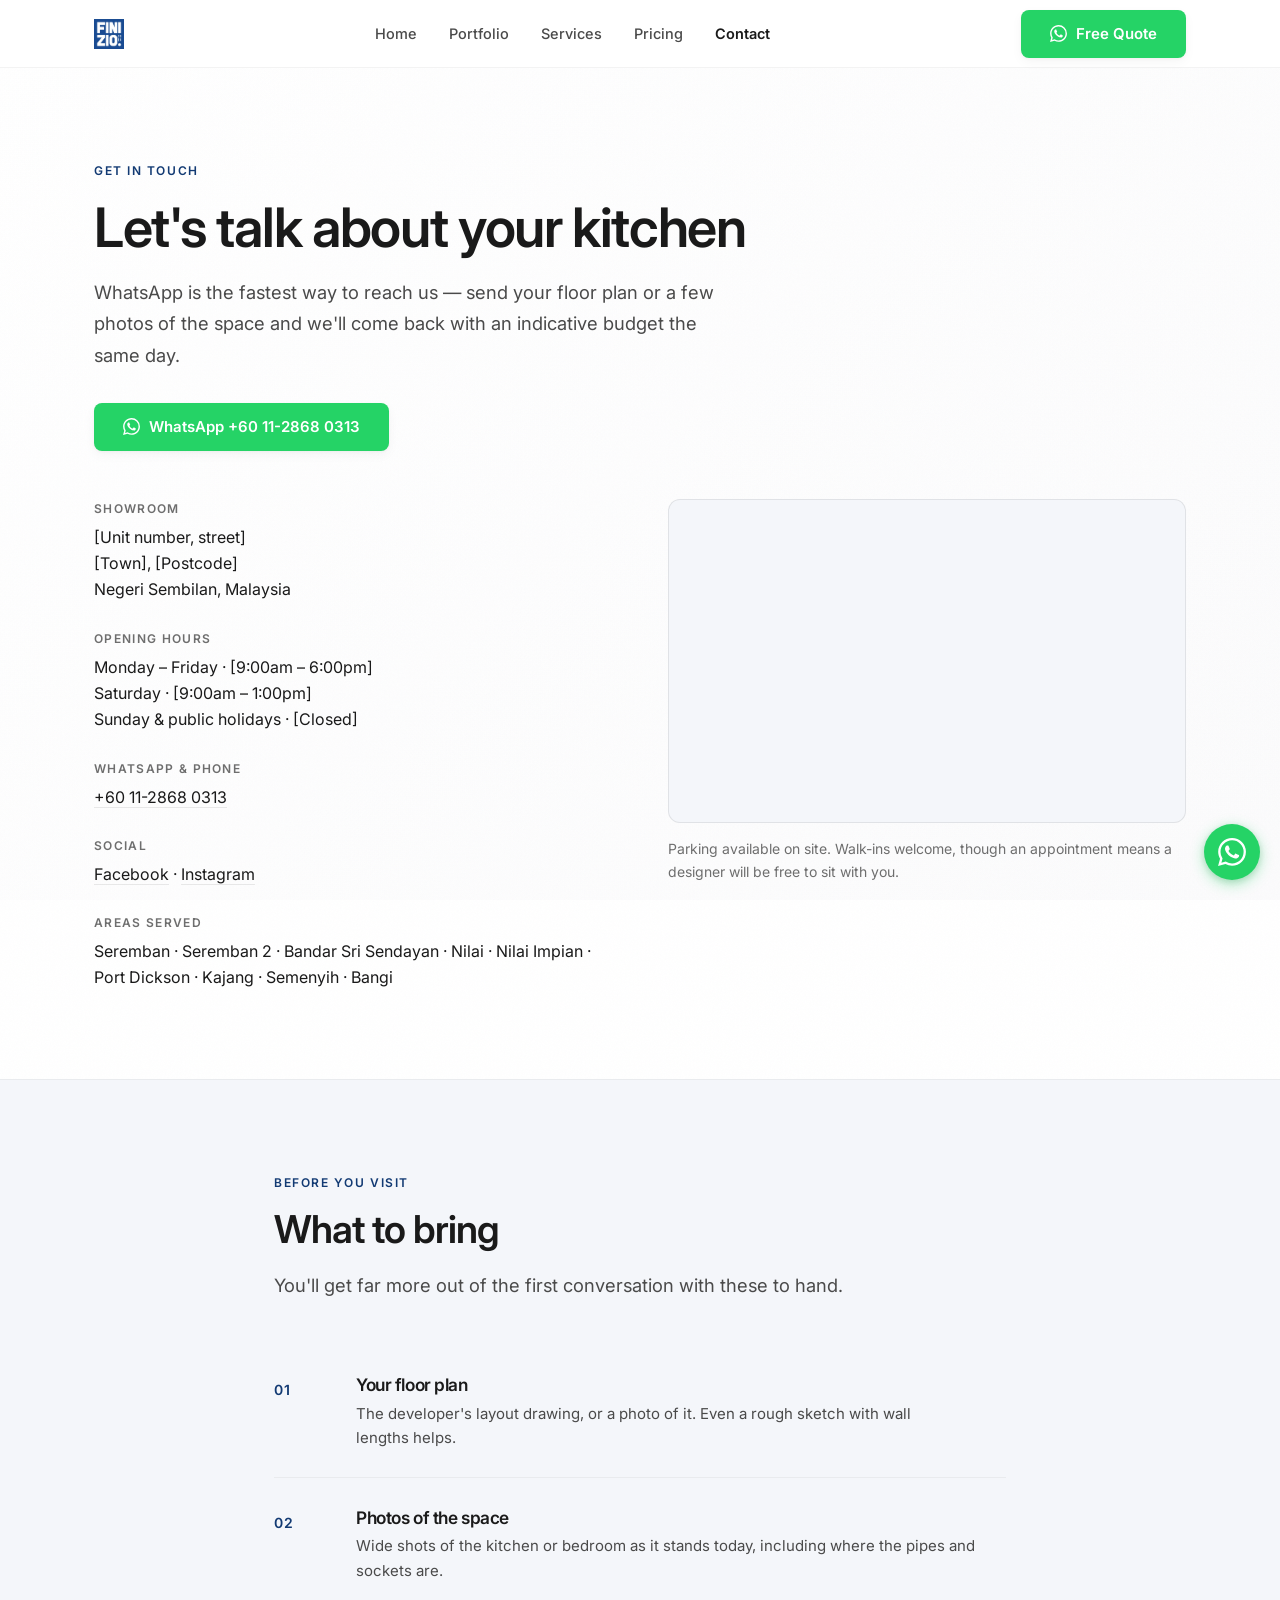
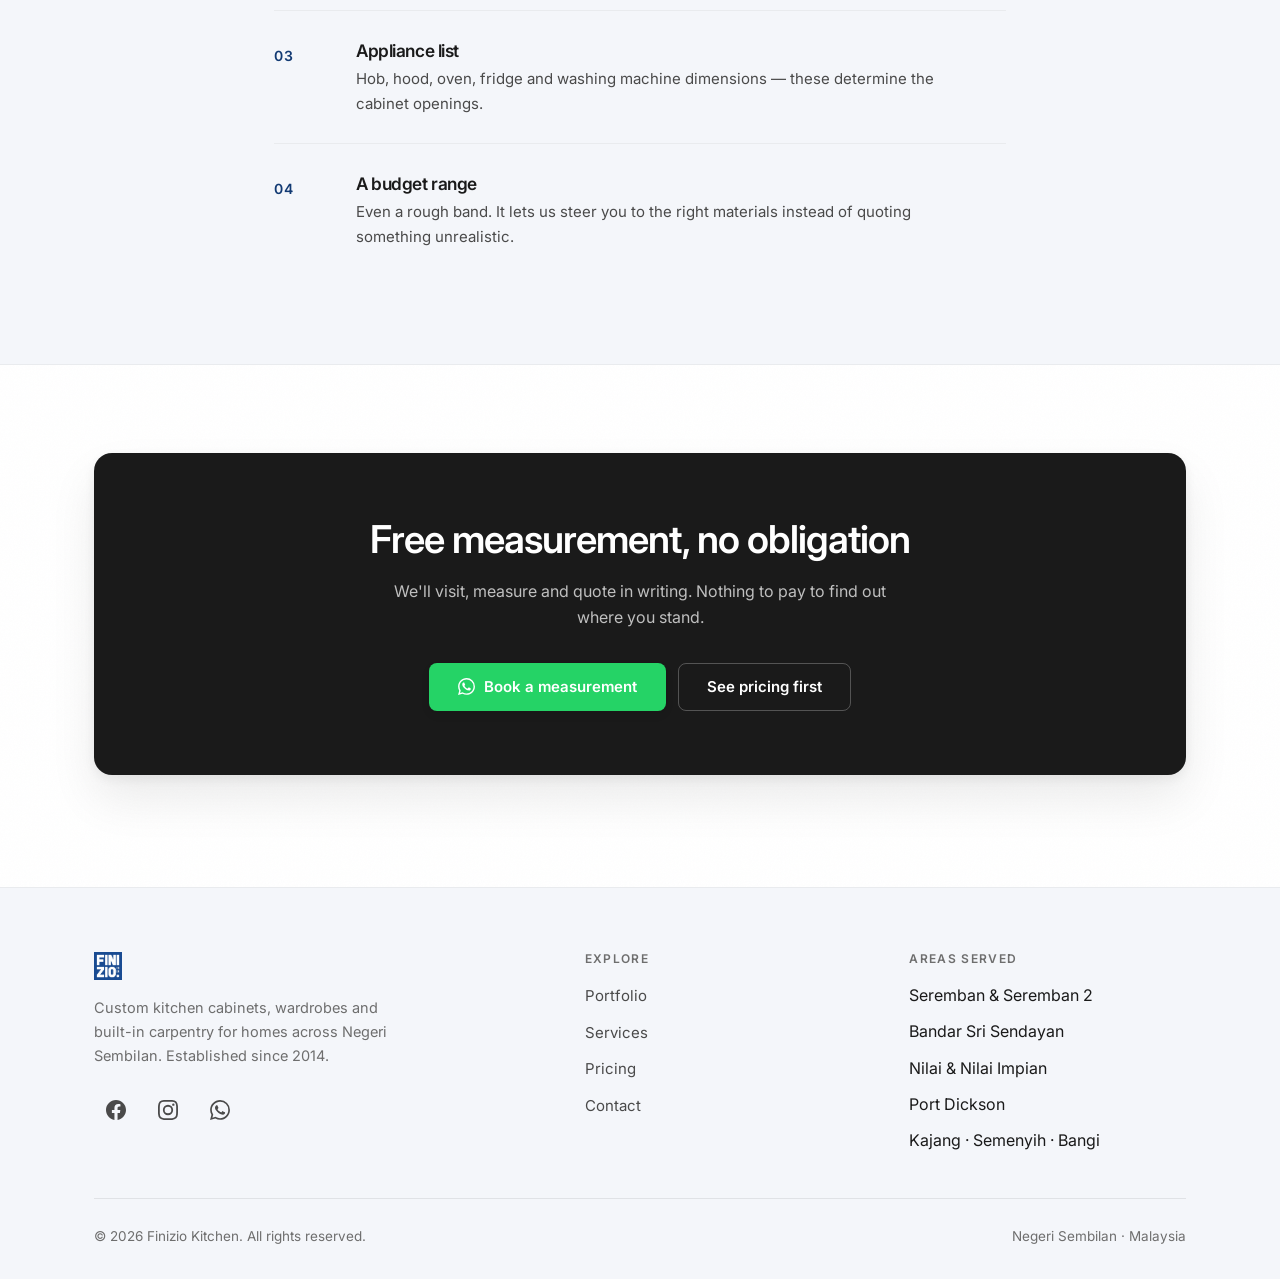
==== contact.html @ 6b5cc5f2 "Build five-page site: home, portfolio, services, pricing, contact Expands the single landing page in" ====
<!DOCTYPE html>
<!--
  ════════════════════════════════════════════════════════════
  FINIZIO — Contact
  Replace every [BRACKETED] placeholder before going live.
  Photos go in /assets/projects/ — see that folder's README.
  ════════════════════════════════════════════════════════════
-->
<html lang="en">
<head>
  <meta charset="UTF-8" />
  <meta name="viewport" content="width=device-width, initial-scale=1.0" />

  <title>Contact Finizio Kitchen — Showroom &amp; Free Quotation, Negeri Sembilan</title>
  <meta name="description" content="Visit the Finizio showroom or message us on WhatsApp for a free kitchen cabinet measurement and quotation in Negeri Sembilan." />
  <link rel="canonical" href="https://finizio.com.my/contact.html" />

  <meta property="og:type" content="website" />
  <meta property="og:url" content="https://finizio.com.my/contact.html" />
  <meta property="og:title" content="Contact Finizio Kitchen — Showroom &amp; Free Quotation, Negeri Sembilan" />
  <meta property="og:description" content="Visit the Finizio showroom or message us on WhatsApp for a free kitchen cabinet measurement and quotation in Negeri Sembilan." />
  <meta property="og:image" content="https://finizio.com.my/assets/finizio-logo.png" />
  <meta name="twitter:card" content="summary_large_image" />

  <link rel="icon" type="image/png" href="/assets/finizio-logo.png" />

  <link rel="preconnect" href="https://fonts.googleapis.com" />
  <link rel="preconnect" href="https://fonts.gstatic.com" crossorigin />
  <link rel="stylesheet" href="https://fonts.googleapis.com/css2?family=Inter:wght@400;500;600&display=swap" />
  <link rel="stylesheet" href="/assets/css/site.css" />
</head>

<body>
  <a class="skip-link" href="#main">Skip to content</a>

  <!-- ═══ Icon sprite (referenced with <use>) ═══════════════ -->
  <svg width="0" height="0" style="position:absolute" aria-hidden="true" focusable="false">
    <symbol id="i-wa" viewBox="0 0 24 24"><path d="M17.472 14.382c-.297-.149-1.758-.867-2.03-.967-.273-.099-.471-.148-.67.15-.197.297-.767.966-.94 1.164-.173.199-.347.223-.644.075-.297-.15-1.255-.463-2.39-1.475-.883-.788-1.48-1.761-1.653-2.059-.173-.297-.018-.458.13-.606.134-.133.298-.347.446-.52.149-.174.198-.298.298-.497.099-.198.05-.371-.025-.52-.075-.149-.669-1.612-.916-2.207-.242-.579-.487-.5-.669-.51-.173-.008-.371-.01-.57-.01-.198 0-.52.074-.792.372-.272.297-1.04 1.016-1.04 2.479 0 1.462 1.065 2.875 1.213 3.074.149.198 2.096 3.2 5.077 4.487.709.306 1.262.489 1.694.625.712.227 1.36.195 1.871.118.571-.085 1.758-.719 2.006-1.413.248-.694.248-1.289.173-1.413-.074-.124-.272-.198-.57-.347m-5.421 7.403h-.004a9.87 9.87 0 01-5.031-1.378l-.361-.214-3.741.982.998-3.648-.235-.374a9.86 9.86 0 01-1.51-5.26c.001-5.45 4.436-9.884 9.888-9.884 2.64 0 5.122 1.03 6.988 2.898a9.825 9.825 0 012.893 6.994c-.003 5.45-4.437 9.884-9.885 9.884m8.413-18.297A11.815 11.815 0 0012.05 0C5.495 0 .16 5.335.157 11.892c0 2.096.547 4.142 1.588 5.945L.057 24l6.305-1.654a11.882 11.882 0 005.683 1.448h.005c6.554 0 11.89-5.335 11.893-11.893a11.821 11.821 0 00-3.48-8.413z"/></symbol>
    <symbol id="i-fb" viewBox="0 0 24 24"><path d="M24 12.073c0-6.627-5.373-12-12-12s-12 5.373-12 12c0 5.99 4.388 10.954 10.125 11.854v-8.385H7.078v-3.47h3.047V9.43c0-3.007 1.792-4.669 4.533-4.669 1.312 0 2.686.235 2.686.235v2.953H15.83c-1.491 0-1.956.925-1.956 1.874v2.25h3.328l-.532 3.47h-2.796v8.385C19.612 23.027 24 18.062 24 12.073z"/></symbol>
    <symbol id="i-ig" viewBox="0 0 24 24"><path d="M12 2.163c3.204 0 3.584.012 4.85.07 3.252.148 4.771 1.691 4.919 4.919.058 1.265.069 1.645.069 4.849 0 3.205-.012 3.584-.069 4.849-.149 3.225-1.664 4.771-4.919 4.919-1.266.058-1.644.07-4.85.07-3.204 0-3.584-.012-4.849-.07-3.26-.149-4.771-1.699-4.919-4.92-.058-1.265-.07-1.644-.07-4.849 0-3.204.013-3.583.07-4.849.149-3.227 1.664-4.771 4.919-4.919 1.266-.057 1.645-.069 4.849-.069zM12 0C8.741 0 8.333.014 7.053.072 2.695.272.273 2.69.073 7.052.014 8.333 0 8.741 0 12c0 3.259.014 3.668.072 4.948.2 4.358 2.618 6.78 6.98 6.98C8.333 23.986 8.741 24 12 24c3.259 0 3.668-.014 4.948-.072 4.354-.2 6.782-2.618 6.979-6.98.059-1.28.073-1.689.073-4.948 0-3.259-.014-3.667-.072-4.947-.196-4.354-2.617-6.78-6.979-6.98C15.668.014 15.259 0 12 0zm0 5.838a6.162 6.162 0 100 12.324 6.162 6.162 0 000-12.324zM12 16a4 4 0 110-8 4 4 0 010 8zm6.406-11.845a1.44 1.44 0 100 2.881 1.44 1.44 0 000-2.881z"/></symbol>
  </svg>

  <!-- ═══ Header ═══════════════════════════════════════════ -->
  <header class="site-header">
    <div class="container">
      <a class="brand" href="/" aria-label="Finizio Kitchen — home">
        <img src="/assets/finizio-logo.png" alt="Finizio Kitchen" width="120" height="30" />
      </a>

      <nav class="nav" id="primary-nav" aria-label="Primary">
        <a href="/">Home</a>
        <a href="/portfolio.html">Portfolio</a>
        <a href="/services.html">Services</a>
        <a href="/pricing.html">Pricing</a>
        <a href="/contact.html" aria-current="page">Contact</a>
      </nav>

      <a class="btn btn--whatsapp header-cta"
         href="https://wa.me/601128680313?text=Hi%20Finizio%2C%20I%27d%20like%20a%20free%20quote%20for%20my%20kitchen."
         target="_blank" rel="noopener noreferrer">
        <svg aria-hidden="true"><use href="#i-wa"/></svg> Free Quote
      </a>

      <button class="nav-toggle" type="button" aria-expanded="false"
              aria-controls="primary-nav" aria-label="Toggle menu">
        <svg class="icon-open" viewBox="0 0 24 24" fill="none" stroke="currentColor" stroke-width="2" stroke-linecap="round" aria-hidden="true"><line x1="3" y1="7" x2="21" y2="7"/><line x1="3" y1="12" x2="21" y2="12"/><line x1="3" y1="17" x2="21" y2="17"/></svg>
        <svg class="icon-close" viewBox="0 0 24 24" fill="none" stroke="currentColor" stroke-width="2" stroke-linecap="round" aria-hidden="true"><line x1="5" y1="5" x2="19" y2="19"/><line x1="19" y1="5" x2="5" y2="19"/></svg>
      </button>
    </div>
  </header>

  <main id="main">

    <section class="section">
      <div class="container">
        <div class="section-head">
          <span class="eyebrow">Get in touch</span>
          <h1>Let's talk about your kitchen</h1>
          <p class="lede">
            WhatsApp is the fastest way to reach us — send your floor plan or a few
            photos of the space and we'll come back with an indicative budget the
            same day.
          </p>
          <div class="btn-row">
            <a class="btn btn--whatsapp" href="https://wa.me/601128680313?text=Hi%20Finizio%2C%20I%27d%20like%20a%20free%20quote." target="_blank" rel="noopener noreferrer">
              <svg aria-hidden="true"><use href="#i-wa"/></svg> WhatsApp +60 11-2868 0313
            </a>
          </div>
        </div>

        <div class="contact-grid">

          <div>
            <dl class="detail-list">
              <div>
                <dt>Showroom</dt>
                <dd>
                  <!-- TODO: real showroom address -->
                  [Unit number, street]<br />
                  [Town], [Postcode]<br />
                  Negeri Sembilan, Malaysia
                </dd>
              </div>
              <div>
                <dt>Opening hours</dt>
                <dd>
                  <!-- TODO: real opening hours -->
                  Monday – Friday · [9:00am – 6:00pm]<br />
                  Saturday · [9:00am – 1:00pm]<br />
                  Sunday &amp; public holidays · [Closed]
                </dd>
              </div>
              <div>
                <dt>WhatsApp &amp; phone</dt>
                <dd><a href="https://wa.me/601128680313" target="_blank" rel="noopener noreferrer">+60 11-2868 0313</a></dd>
              </div>
              <div>
                <dt>Social</dt>
                <dd>
                  <a href="https://www.facebook.com/finiziokitchenwardrobe" target="_blank" rel="noopener noreferrer">Facebook</a> ·
                  <a href="https://www.instagram.com/finiziokitchen/" target="_blank" rel="noopener noreferrer">Instagram</a>
                </dd>
              </div>
              <div>
                <dt>Areas served</dt>
                <dd class="small muted">
                  Seremban · Seremban 2 · Bandar Sri Sendayan · Nilai ·
                  Nilai Impian · Port Dickson · Kajang · Semenyih · Bangi
                </dd>
              </div>
            </dl>
          </div>

          <div>
            <!-- TODO: replace with your Google Maps embed.
                 Google Maps → find your business → Share → Embed a map →
                 copy the <iframe> and paste it in place of the one below. -->
            <div class="map-embed">
              <iframe
                title="Finizio showroom location"
                src="https://www.google.com/maps?q=Seremban,+Negeri+Sembilan,+Malaysia&output=embed"
                loading="lazy"
                referrerpolicy="no-referrer-when-downgrade"></iframe>
            </div>
            <p class="small muted" style="margin-top:14px">
              Parking available on site. Walk-ins welcome, though an appointment
              means a designer will be free to sit with you.
            </p>
          </div>

        </div>
      </div>
    </section>

    <!-- ═══ What to bring ══════════════════════════════════ -->
    <section class="section section--alt">
      <div class="container container--narrow">
        <div class="section-head">
          <span class="eyebrow">Before you visit</span>
          <h2>What to bring</h2>
          <p class="lede">
            You'll get far more out of the first conversation with these to hand.
          </p>
        </div>
        <div class="steps">
          <div class="step"><div><h3>Your floor plan</h3><p>The developer's layout drawing, or a photo of it. Even a rough sketch with wall lengths helps.</p></div></div>
          <div class="step"><div><h3>Photos of the space</h3><p>Wide shots of the kitchen or bedroom as it stands today, including where the pipes and sockets are.</p></div></div>
          <div class="step"><div><h3>Appliance list</h3><p>Hob, hood, oven, fridge and washing machine dimensions — these determine the cabinet openings.</p></div></div>
          <div class="step"><div><h3>A budget range</h3><p>Even a rough band. It lets us steer you to the right materials instead of quoting something unrealistic.</p></div></div>
        </div>
      </div>
    </section>

    <section class="section">
      <div class="container">
        <div class="cta-band">
          <h2>Free measurement, no obligation</h2>
          <p>We'll visit, measure and quote in writing. Nothing to pay to find out where you stand.</p>
          <div class="btn-row btn-row--center">
            <a class="btn btn--whatsapp" href="https://wa.me/601128680313?text=Hi%20Finizio%2C%20I%27d%20like%20to%20book%20a%20free%20measurement." target="_blank" rel="noopener noreferrer">
              <svg aria-hidden="true"><use href="#i-wa"/></svg> Book a measurement
            </a>
            <a class="btn btn--ghost" href="/pricing.html">See pricing first</a>
          </div>
        </div>
      </div>
    </section>

  </main>

  <!-- ═══ Footer ═══════════════════════════════════════════ -->
  <footer class="site-footer">
    <div class="container">
      <div class="footer-grid">

        <div>
          <img src="/assets/finizio-logo.png" alt="Finizio Kitchen" width="112" height="28" />
          <p>Custom kitchen cabinets, wardrobes and built-in carpentry for homes across Negeri Sembilan. Established since 2014.</p>

          <nav class="socials" aria-label="Social links">
            <a href="https://www.facebook.com/finiziokitchenwardrobe" target="_blank" rel="noopener noreferrer" aria-label="Finizio on Facebook"><svg aria-hidden="true"><use href="#i-fb"/></svg></a>
            <a href="https://www.instagram.com/finiziokitchen/" target="_blank" rel="noopener noreferrer" aria-label="Finizio on Instagram"><svg aria-hidden="true"><use href="#i-ig"/></svg></a>
            <a href="https://wa.me/601128680313" target="_blank" rel="noopener noreferrer" aria-label="Finizio on WhatsApp"><svg aria-hidden="true"><use href="#i-wa"/></svg></a>
          </nav>
        </div>

        <div>
          <h4>Explore</h4>
          <ul>
            <li><a href="/portfolio.html">Portfolio</a></li>
            <li><a href="/services.html">Services</a></li>
            <li><a href="/pricing.html">Pricing</a></li>
            <li><a href="/contact.html">Contact</a></li>
          </ul>
        </div>

        <div>
          <h4>Areas served</h4>
          <ul>
            <li>Seremban &amp; Seremban 2</li>
            <li>Bandar Sri Sendayan</li>
            <li>Nilai &amp; Nilai Impian</li>
            <li>Port Dickson</li>
            <li>Kajang · Semenyih · Bangi</li>
          </ul>
        </div>

      </div>

      <div class="footer-base">
        <span>&copy; 2026 Finizio Kitchen. All rights reserved.</span>
        <span>Negeri Sembilan · Malaysia</span>
      </div>
    </div>
  </footer>

  <a class="wa-float"
     href="https://wa.me/601128680313?text=Hi%20Finizio%2C%20I%27d%20like%20a%20free%20quote."
     target="_blank" rel="noopener noreferrer" aria-label="Chat with Finizio on WhatsApp">
    <svg aria-hidden="true"><use href="#i-wa"/></svg>
  </a>

  <script src="/assets/js/site.js" defer></script>
</body>
</html>
---- assets/css/site.css ----
/* ==========================================================================
   Finizio — shared stylesheet
   Kitchen & wardrobe specialists, Negeri Sembilan
   ========================================================================== */

/* ── Design tokens ───────────────────────────────────────── */
:root {
  --bg-base:    #FFFFFF;
  --bg-accent:  #FBFBFC;
  --surface:    #FFFFFF;
  --surface-2:  #F4F6FA;

  --ink:        #1A1A1A;
  --ink-2:      #4A4A4A;
  --ink-3:      #6E6E6E;

  /* Finizio blue, taken from the logo */
  --brand:      #194B92;
  --brand-dark: #123A73;
  --brand-tint: rgba(25, 75, 146, 0.08);
  --brand-glow: rgba(25, 75, 146, 0.26);

  --line:       rgba(26, 26, 26, 0.09);
  --line-soft:  rgba(26, 26, 26, 0.05);

  --whatsapp:   #25D366;

  --radius-sm:  8px;
  --radius:     12px;
  --radius-lg:  18px;

  --shadow-sm:  0 1px 3px rgba(0,0,0,.04), 0 4px 12px rgba(0,0,0,.04);
  --shadow-md:  0 2px 6px rgba(0,0,0,.05), 0 12px 28px rgba(0,0,0,.06);
  --shadow-lg:  0 4px 12px rgba(0,0,0,.06), 0 24px 48px rgba(0,0,0,.08);

  --ease:       cubic-bezier(.22,.61,.36,1);
  --header-h:   68px;
}

/* ── Reset ───────────────────────────────────────────────── */
*, *::before, *::after { box-sizing: border-box; margin: 0; padding: 0; }

html {
  scroll-behavior: smooth;
  scroll-padding-top: calc(var(--header-h) + 16px);
  -webkit-text-size-adjust: 100%;
}

body {
  font-family: 'Inter', system-ui, -apple-system, BlinkMacSystemFont,
               'Segoe UI', Roboto, sans-serif;
  font-size: 16px;
  line-height: 1.65;
  color: var(--ink);
  background-color: var(--bg-base);
  background-image:
    url("data:image/svg+xml,%3Csvg xmlns='http://www.w3.org/2000/svg' width='200' height='200'%3E%3Cfilter id='n'%3E%3CfeTurbulence type='fractalNoise' baseFrequency='0.75' numOctaves='4' stitchTiles='stitch'/%3E%3C/filter%3E%3Crect width='200' height='200' filter='url(%23n)' opacity='0.022'/%3E%3C/svg%3E"),
    linear-gradient(135deg, var(--bg-base) 0%, var(--bg-accent) 100%);
  background-size: 200px 200px, cover;
  background-attachment: scroll, fixed;
  -webkit-font-smoothing: antialiased;
}

img, svg, video { max-width: 100%; display: block; }
a { color: inherit; }

:focus-visible {
  outline: 2px solid var(--brand);
  outline-offset: 3px;
  border-radius: 4px;
}

/* Screen-reader only */
.sr-only {
  position: absolute; width: 1px; height: 1px;
  padding: 0; margin: -1px; overflow: hidden;
  clip: rect(0,0,0,0); white-space: nowrap; border: 0;
}

.skip-link {
  position: absolute; top: -60px; left: 12px; z-index: 200;
  background: var(--ink); color: #fff;
  padding: 10px 18px; border-radius: var(--radius-sm);
  font-size: 14px; font-weight: 600; text-decoration: none;
  transition: top 160ms var(--ease);
}
.skip-link:focus { top: 12px; }

/* ── Layout ──────────────────────────────────────────────── */
.container {
  width: 100%;
  max-width: 1140px;
  margin-inline: auto;
  padding-inline: 24px;
}
.container--narrow { max-width: 780px; }

.section { padding: 88px 0; }
.section--tight { padding: 56px 0; }
.section--alt {
  background: var(--surface-2);
  border-block: 1px solid var(--line-soft);
}

.section-head { max-width: 660px; margin-bottom: 48px; }
.section-head--center { margin-inline: auto; text-align: center; }

/* ── Typography ──────────────────────────────────────────── */
h1, h2, h3, h4 {
  font-weight: 600;
  line-height: 1.18;
  letter-spacing: -0.025em;
  color: var(--ink);
  text-wrap: balance;
}

h1 { font-size: clamp(2.1rem, 5.2vw, 3.4rem); }
h2 { font-size: clamp(1.65rem, 3.6vw, 2.4rem); }
h3 { font-size: clamp(1.1rem, 2vw, 1.3rem); }

p { text-wrap: pretty; }

.eyebrow {
  display: inline-block;
  font-size: 12px;
  font-weight: 600;
  letter-spacing: 0.13em;
  text-transform: uppercase;
  color: var(--brand-dark);
  margin-bottom: 14px;
}

.lede {
  font-size: clamp(1rem, 1.6vw, 1.15rem);
  color: var(--ink-2);
  line-height: 1.7;
  margin-top: 18px;
}

.muted { color: var(--ink-3); }
.small { font-size: 14px; }

/* ── Buttons ─────────────────────────────────────────────── */
.btn {
  display: inline-flex;
  align-items: center;
  justify-content: center;
  gap: 9px;
  padding: 14px 28px;
  min-height: 48px;
  font: inherit;
  font-size: 15px;
  font-weight: 600;
  line-height: 1;
  text-decoration: none;
  border: 1px solid transparent;
  border-radius: var(--radius-sm);
  cursor: pointer;
  white-space: nowrap;
  transition: background-color 200ms var(--ease),
              border-color 200ms var(--ease),
              color 200ms var(--ease),
              transform 200ms var(--ease),
              box-shadow 200ms var(--ease);
}
.btn svg { width: 17px; height: 17px; flex-shrink: 0; fill: currentColor; }

.btn--primary {
  background: var(--ink);
  color: #fff;
  box-shadow: var(--shadow-sm);
}
.btn--primary:hover {
  background: var(--brand);
  transform: translateY(-2px);
  box-shadow: 0 4px 16px var(--brand-glow), 0 1px 4px rgba(0,0,0,.06);
}

.btn--whatsapp {
  background: var(--whatsapp);
  color: #fff;
  box-shadow: var(--shadow-sm);
}
.btn--whatsapp:hover {
  background: #1DB855;
  transform: translateY(-2px);
  box-shadow: 0 4px 16px rgba(37,211,102,.32);
}

.btn--ghost {
  background: transparent;
  color: var(--ink);
  border-color: var(--line);
}
.btn--ghost:hover {
  border-color: var(--brand);
  color: var(--brand-dark);
  background: var(--brand-tint);
  transform: translateY(-2px);
}

.btn-row {
  display: flex;
  flex-wrap: wrap;
  gap: 12px;
  margin-top: 32px;
}
.btn-row--center { justify-content: center; }

.link-arrow {
  display: inline-flex;
  align-items: center;
  gap: 6px;
  font-size: 15px;
  font-weight: 600;
  color: var(--brand-dark);
  text-decoration: none;
}
.link-arrow::after {
  content: "→";
  transition: transform 200ms var(--ease);
}
.link-arrow:hover::after { transform: translateX(4px); }

/* ── Header / nav ────────────────────────────────────────── */
.site-header {
  position: sticky;
  top: 0;
  z-index: 100;
  height: var(--header-h);
  display: flex;
  align-items: center;
  background: rgba(255, 255, 255, 0.85);
  backdrop-filter: saturate(180%) blur(14px);
  -webkit-backdrop-filter: saturate(180%) blur(14px);
  border-bottom: 1px solid var(--line-soft);
}

.site-header .container {
  display: flex;
  align-items: center;
  justify-content: space-between;
  gap: 24px;
}

.brand { display: flex; align-items: center; text-decoration: none; }
.brand img { height: 30px; width: auto; }

.nav {
  display: flex;
  align-items: center;
  gap: 4px;
}

.nav a {
  padding: 9px 14px;
  font-size: 14.5px;
  font-weight: 500;
  color: var(--ink-2);
  text-decoration: none;
  border-radius: var(--radius-sm);
  transition: color 180ms var(--ease), background-color 180ms var(--ease);
}
.nav a:hover { color: var(--ink); background: var(--brand-tint); }
.nav a[aria-current="page"] { color: var(--ink); font-weight: 600; }

.header-cta { display: inline-flex; }

.nav-toggle {
  display: none;
  align-items: center;
  justify-content: center;
  width: 44px; height: 44px;
  background: transparent;
  border: 1px solid var(--line);
  border-radius: var(--radius-sm);
  cursor: pointer;
  color: var(--ink);
}
.nav-toggle svg { width: 20px; height: 20px; }
.nav-toggle .icon-close { display: none; }
.nav-toggle[aria-expanded="true"] .icon-open  { display: none; }
.nav-toggle[aria-expanded="true"] .icon-close { display: block; }

/* ── Hero ────────────────────────────────────────────────── */
.hero { padding: 72px 0 88px; }

.hero-grid {
  display: grid;
  grid-template-columns: 1fr 1fr;
  gap: 56px;
  align-items: center;
}

.hero-copy h1 { margin-bottom: 4px; }

.hero-proof {
  display: flex;
  flex-wrap: wrap;
  gap: 10px 22px;
  margin-top: 30px;
  padding-top: 26px;
  border-top: 1px solid var(--line);
  list-style: none;
}
.hero-proof li {
  display: flex;
  align-items: center;
  gap: 8px;
  font-size: 14.5px;
  font-weight: 500;
  color: var(--ink-2);
}
.hero-proof li::before {
  content: "";
  width: 6px; height: 6px;
  border-radius: 50%;
  background: var(--brand);
  flex-shrink: 0;
}

.hero-media {
  border-radius: var(--radius-lg);
  overflow: hidden;
  box-shadow: var(--shadow-lg);
  aspect-ratio: 4 / 5;
}

/* ── Image slots ─────────────────────────────────────────── */
/* Gradient placeholder shows through when the photo is missing,
   so an empty slot reads as intentional, not broken. */
.shot {
  position: relative;
  overflow: hidden;
  background-color: var(--surface-2);
  background-image: linear-gradient(135deg, #EEF1F6 0%, #DFE5EE 55%, #CFD8E6 100%);
}
.shot::after {
  content: attr(data-label);
  position: absolute;
  inset: auto 0 0 0;
  padding: 10px 14px;
  font-size: 11px;
  font-weight: 500;
  letter-spacing: .04em;
  text-transform: uppercase;
  color: rgba(26,26,26,.34);
  pointer-events: none;
}
.shot img {
  position: relative;
  z-index: 1;
  width: 100%; height: 100%;
  object-fit: cover;
  transition: transform 500ms var(--ease);
}
.shot img:not([src]), .shot img[src=""] { display: none; }

.shot--4x5  { aspect-ratio: 4 / 5; }
.shot--3x2  { aspect-ratio: 3 / 2; }
.shot--1x1  { aspect-ratio: 1 / 1; }

/* ── Cards & grids ───────────────────────────────────────── */
.grid { display: grid; gap: 28px; }
.grid--2 { grid-template-columns: repeat(2, 1fr); }
.grid--3 { grid-template-columns: repeat(3, 1fr); }
.grid--4 { grid-template-columns: repeat(4, 1fr); }

.card {
  background: var(--surface);
  border: 1px solid var(--line-soft);
  border-radius: var(--radius);
  padding: 30px;
  box-shadow: var(--shadow-sm);
  transition: transform 240ms var(--ease), box-shadow 240ms var(--ease);
}
.card h3 { margin-bottom: 10px; }
.card p { color: var(--ink-2); font-size: 15px; }

.card-icon {
  display: inline-flex;
  align-items: center;
  justify-content: center;
  width: 44px; height: 44px;
  margin-bottom: 18px;
  border-radius: var(--radius);
  background: var(--brand-tint);
  color: var(--brand-dark);
}
.card-icon svg { width: 22px; height: 22px; }

/* Project card */
.project {
  display: block;
  text-decoration: none;
  border-radius: var(--radius);
  overflow: hidden;
  background: var(--surface);
  border: 1px solid var(--line-soft);
  box-shadow: var(--shadow-sm);
  transition: transform 260ms var(--ease), box-shadow 260ms var(--ease);
}
.project:hover {
  transform: translateY(-4px);
  box-shadow: var(--shadow-md);
}
.project:hover .shot img { transform: scale(1.045); }

.project-body { padding: 22px 24px 26px; }
.project-body h3 { font-size: 1.12rem; margin-bottom: 6px; }

.project-meta {
  display: flex;
  flex-wrap: wrap;
  gap: 8px;
  margin-top: 16px;
}
.tag {
  font-size: 12px;
  font-weight: 500;
  padding: 5px 11px;
  border-radius: 100px;
  background: var(--surface-2);
  border: 1px solid var(--line-soft);
  color: var(--ink-3);
}
.tag--brand {
  background: var(--brand-tint);
  border-color: var(--brand-glow);
  color: var(--brand-dark);
}

/* ── Stats ───────────────────────────────────────────────── */
.stats {
  display: grid;
  grid-template-columns: repeat(4, 1fr);
  gap: 1px;
  background: var(--line);
  border: 1px solid var(--line);
  border-radius: var(--radius);
  overflow: hidden;
}
.stat {
  background: var(--surface);
  padding: 30px 24px;
  text-align: center;
}
.stat dt {
  font-size: 13px;
  color: var(--ink-3);
  margin-top: 6px;
}
.stat dd {
  font-size: clamp(1.7rem, 3.4vw, 2.3rem);
  font-weight: 600;
  letter-spacing: -0.03em;
  color: var(--ink);
}

/* ── Process steps ───────────────────────────────────────── */
.steps { counter-reset: step; display: grid; gap: 4px; }

.step {
  display: grid;
  grid-template-columns: 60px 1fr;
  gap: 22px;
  padding: 26px 0;
  border-bottom: 1px solid var(--line-soft);
}
.step:last-child { border-bottom: 0; }

.step::before {
  counter-increment: step;
  content: "0" counter(step);
  font-size: 14px;
  font-weight: 600;
  color: var(--brand-dark);
  letter-spacing: .04em;
  padding-top: 3px;
}
.step h3 { font-size: 1.08rem; margin-bottom: 6px; }
.step p { color: var(--ink-2); font-size: 15px; }

/* ── Spec / comparison table ─────────────────────────────── */
.table-wrap {
  overflow-x: auto;
  border: 1px solid var(--line);
  border-radius: var(--radius);
  background: var(--surface);
  box-shadow: var(--shadow-sm);
}

table {
  width: 100%;
  border-collapse: collapse;
  font-size: 15px;
  min-width: 560px;
}
th, td {
  padding: 15px 20px;
  text-align: left;
  border-bottom: 1px solid var(--line-soft);
  vertical-align: top;
}
thead th {
  background: var(--surface-2);
  font-size: 12.5px;
  font-weight: 600;
  letter-spacing: .07em;
  text-transform: uppercase;
  color: var(--ink-3);
  white-space: nowrap;
}
tbody tr:last-child td { border-bottom: 0; }
td strong { font-weight: 600; }
.price-cell { white-space: nowrap; font-weight: 600; }

/* ── Pricing cards ───────────────────────────────────────── */
.tier {
  position: relative;
  display: flex;
  flex-direction: column;
  background: var(--surface);
  border: 1px solid var(--line);
  border-radius: var(--radius);
  padding: 32px 28px;
  box-shadow: var(--shadow-sm);
}
.tier--featured {
  border-color: var(--brand);
  box-shadow: var(--shadow-md);
}
.tier-badge {
  position: absolute;
  top: -11px; left: 28px;
  font-size: 11px;
  font-weight: 600;
  letter-spacing: .09em;
  text-transform: uppercase;
  padding: 5px 12px;
  border-radius: 100px;
  background: var(--brand);
  color: #fff;
}
.tier-price {
  font-size: 2rem;
  font-weight: 600;
  letter-spacing: -0.03em;
  margin: 14px 0 2px;
}
.tier-price span { font-size: 14px; font-weight: 500; color: var(--ink-3); }

.tick-list { list-style: none; margin: 22px 0 28px; display: grid; gap: 11px; }
.tick-list li {
  display: grid;
  grid-template-columns: 20px 1fr;
  gap: 11px;
  font-size: 14.5px;
  color: var(--ink-2);
}
.tick-list li::before {
  content: "";
  width: 18px; height: 18px;
  margin-top: 3px;
  border-radius: 50%;
  background: var(--brand-tint) url("data:image/svg+xml,%3Csvg xmlns='http://www.w3.org/2000/svg' viewBox='0 0 24 24' fill='none' stroke='%23123A73' stroke-width='3.2' stroke-linecap='round' stroke-linejoin='round'%3E%3Cpolyline points='20 6 9 17 4 12'/%3E%3C/svg%3E") center / 11px no-repeat;
}
.tier .btn { margin-top: auto; }

/* ── FAQ ─────────────────────────────────────────────────── */
.faq { display: grid; gap: 0; }

.faq details {
  border-bottom: 1px solid var(--line-soft);
}
.faq summary {
  display: flex;
  align-items: center;
  justify-content: space-between;
  gap: 20px;
  padding: 22px 0;
  font-size: 16px;
  font-weight: 500;
  cursor: pointer;
  list-style: none;
  transition: color 180ms var(--ease);
}
.faq summary::-webkit-details-marker { display: none; }
.faq summary:hover { color: var(--brand-dark); }
.faq summary::after {
  content: "+";
  font-size: 22px;
  font-weight: 400;
  color: var(--brand-dark);
  flex-shrink: 0;
  transition: transform 220ms var(--ease);
}
.faq details[open] summary::after { transform: rotate(45deg); }
.faq details p {
  padding-bottom: 24px;
  color: var(--ink-2);
  font-size: 15px;
  max-width: 68ch;
}

/* ── CTA band ────────────────────────────────────────────── */
.cta-band {
  background: var(--ink);
  color: #fff;
  border-radius: var(--radius-lg);
  padding: clamp(40px, 6vw, 64px);
  text-align: center;
  box-shadow: var(--shadow-lg);
}
.cta-band h2 { color: #fff; }
.cta-band p {
  color: rgba(255,255,255,.72);
  max-width: 52ch;
  margin: 16px auto 0;
}
.cta-band .btn--ghost {
  color: #fff;
  border-color: rgba(255,255,255,.25);
}
.cta-band .btn--ghost:hover {
  background: rgba(255,255,255,.08);
  border-color: rgba(255,255,255,.5);
  color: #fff;
}

/* ── Contact ─────────────────────────────────────────────── */
.contact-grid {
  display: grid;
  grid-template-columns: 1fr 1fr;
  gap: 56px;
  align-items: start;
}

.detail-list { list-style: none; display: grid; gap: 26px; }
.detail-list dt {
  font-size: 12px;
  font-weight: 600;
  letter-spacing: .11em;
  text-transform: uppercase;
  color: var(--ink-3);
  margin-bottom: 5px;
}
.detail-list dd { font-size: 16px; color: var(--ink); }
.detail-list dd a { color: var(--ink); text-decoration: none; border-bottom: 1px solid var(--line); }
.detail-list dd a:hover { color: var(--brand-dark); border-color: var(--brand); }

.map-embed {
  width: 100%;
  aspect-ratio: 16 / 10;
  border: 1px solid var(--line);
  border-radius: var(--radius);
  overflow: hidden;
  background: var(--surface-2);
}
.map-embed iframe { width: 100%; height: 100%; border: 0; display: block; }

/* ── Footer ──────────────────────────────────────────────── */
.site-footer {
  background: var(--surface-2);
  border-top: 1px solid var(--line-soft);
  padding: 64px 0 32px;
  margin-top: 24px;
}

.footer-grid {
  display: grid;
  grid-template-columns: 1.6fr 1fr 1fr;
  gap: 48px;
  padding-bottom: 44px;
  border-bottom: 1px solid var(--line);
}

.footer-grid h4 {
  font-size: 12px;
  font-weight: 600;
  letter-spacing: .11em;
  text-transform: uppercase;
  color: var(--ink-3);
  margin-bottom: 16px;
}
.footer-grid ul { list-style: none; display: grid; gap: 10px; }
.footer-grid a {
  font-size: 15px;
  color: var(--ink-2);
  text-decoration: none;
}
.footer-grid a:hover { color: var(--brand-dark); }
.footer-grid img { height: 28px; width: auto; margin-bottom: 16px; }
.footer-grid p { font-size: 14.5px; color: var(--ink-3); max-width: 34ch; }

.socials { display: flex; gap: 8px; margin-top: 20px; }
.socials a {
  display: inline-flex;
  align-items: center;
  justify-content: center;
  width: 44px; height: 44px;      /* WCAG 2.5.5 target size */
  border-radius: var(--radius);
  color: var(--ink-2);
  transition: color 200ms var(--ease),
              background-color 200ms var(--ease),
              transform 200ms var(--ease);
}
.socials a svg { width: 20px; height: 20px; fill: currentColor; }
.socials a:hover {
  color: var(--brand-dark);
  background: var(--brand-tint);
  transform: translateY(-2px);
}

.footer-base {
  display: flex;
  flex-wrap: wrap;
  justify-content: space-between;
  gap: 12px;
  padding-top: 26px;
  font-size: 13.5px;
  color: var(--ink-3);
}

/* ── Floating WhatsApp ───────────────────────────────────── */
.wa-float {
  position: fixed;
  right: 20px; bottom: 20px;
  z-index: 90;
  display: inline-flex;
  align-items: center;
  justify-content: center;
  width: 56px; height: 56px;
  border-radius: 50%;
  background: var(--whatsapp);
  color: #fff;
  box-shadow: 0 4px 14px rgba(37,211,102,.4), 0 2px 6px rgba(0,0,0,.12);
  transition: transform 220ms var(--ease), box-shadow 220ms var(--ease);
}
.wa-float svg { width: 28px; height: 28px; fill: currentColor; }
.wa-float:hover {
  transform: scale(1.07);
  box-shadow: 0 6px 20px rgba(37,211,102,.5), 0 2px 8px rgba(0,0,0,.14);
}

/* ── Responsive ──────────────────────────────────────────── */
@media (max-width: 940px) {
  .hero-grid, .contact-grid { grid-template-columns: 1fr; gap: 44px; }
  .hero-media { aspect-ratio: 3 / 2; max-height: 420px; }
  .grid--4 { grid-template-columns: repeat(2, 1fr); }
  .grid--3 { grid-template-columns: repeat(2, 1fr); }
  .stats   { grid-template-columns: repeat(2, 1fr); }
  .footer-grid { grid-template-columns: 1fr 1fr; gap: 36px; }
}

@media (max-width: 820px) {
  .nav {
    position: fixed;
    inset: var(--header-h) 0 auto 0;
    flex-direction: column;
    align-items: stretch;
    gap: 2px;
    padding: 16px 24px 26px;
    background: var(--bg-base);
    border-bottom: 1px solid var(--line);
    box-shadow: var(--shadow-md);
    transform: translateY(-12px);
    opacity: 0;
    visibility: hidden;
    transition: opacity 200ms var(--ease),
                transform 200ms var(--ease),
                visibility 200ms;
  }
  .nav[data-open="true"] {
    transform: translateY(0);
    opacity: 1;
    visibility: visible;
  }
  .nav a { padding: 13px 14px; font-size: 16px; }

  .nav-toggle { display: inline-flex; }
  .header-cta { display: none; }
}

@media (max-width: 620px) {
  .section { padding: 60px 0; }
  .container { padding-inline: 20px; }
  .grid--3, .grid--4, .grid--2 { grid-template-columns: 1fr; }
  .footer-grid { grid-template-columns: 1fr; }
  .card { padding: 26px 24px; }
  .step { grid-template-columns: 44px 1fr; gap: 14px; }
  .btn { width: 100%; }
  .btn-row { flex-direction: column; }
  .wa-float { right: 16px; bottom: 16px; }
}

/* ── Reduced motion ──────────────────────────────────────── */
@media (prefers-reduced-motion: reduce) {
  html { scroll-behavior: auto; }
  *, *::before, *::after {
    animation-duration: .01ms !important;
    animation-iteration-count: 1 !important;
    transition-duration: .01ms !important;
  }
  .btn:hover, .project:hover, .socials a:hover,
  .wa-float:hover, .shot img { transform: none !important; }
}

/* ── Print ───────────────────────────────────────────────── */
@media print {
  .site-header, .wa-float, .nav-toggle, .cta-band { display: none; }
  body { background: #fff; }
}
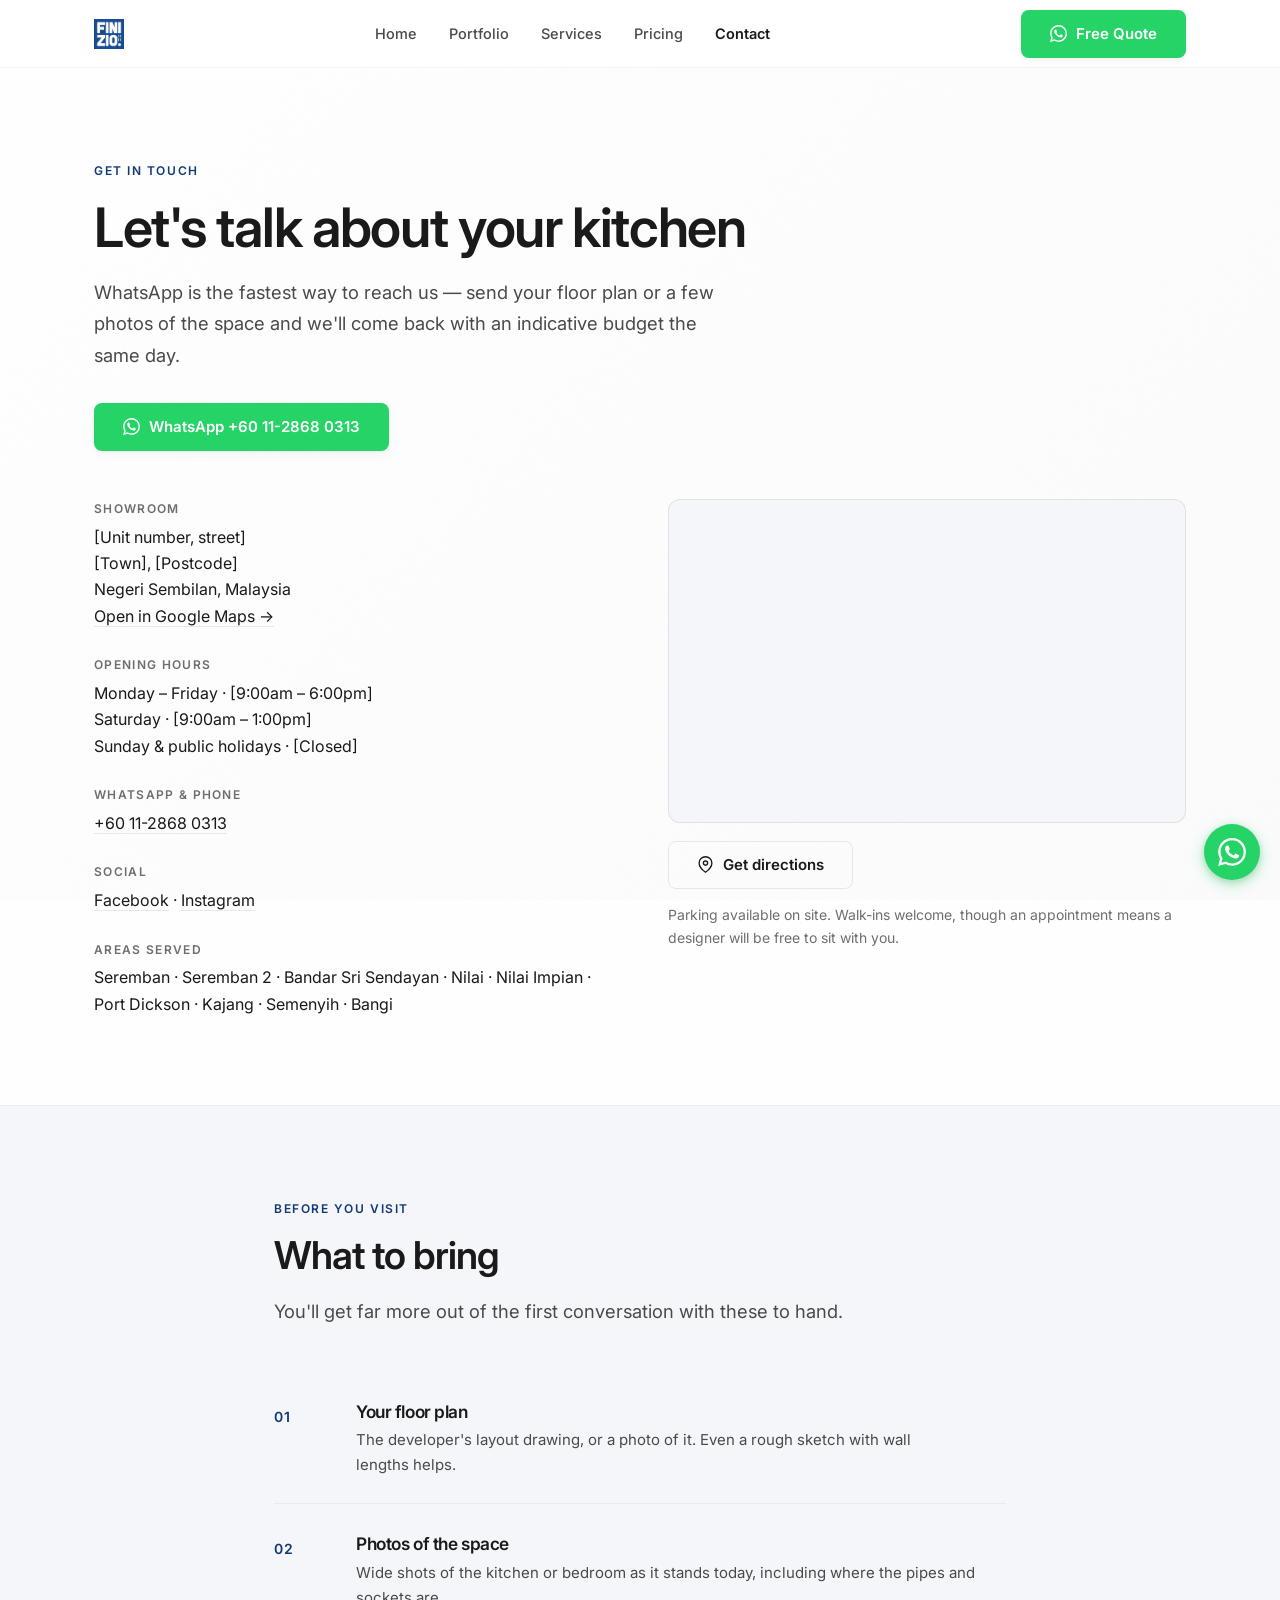
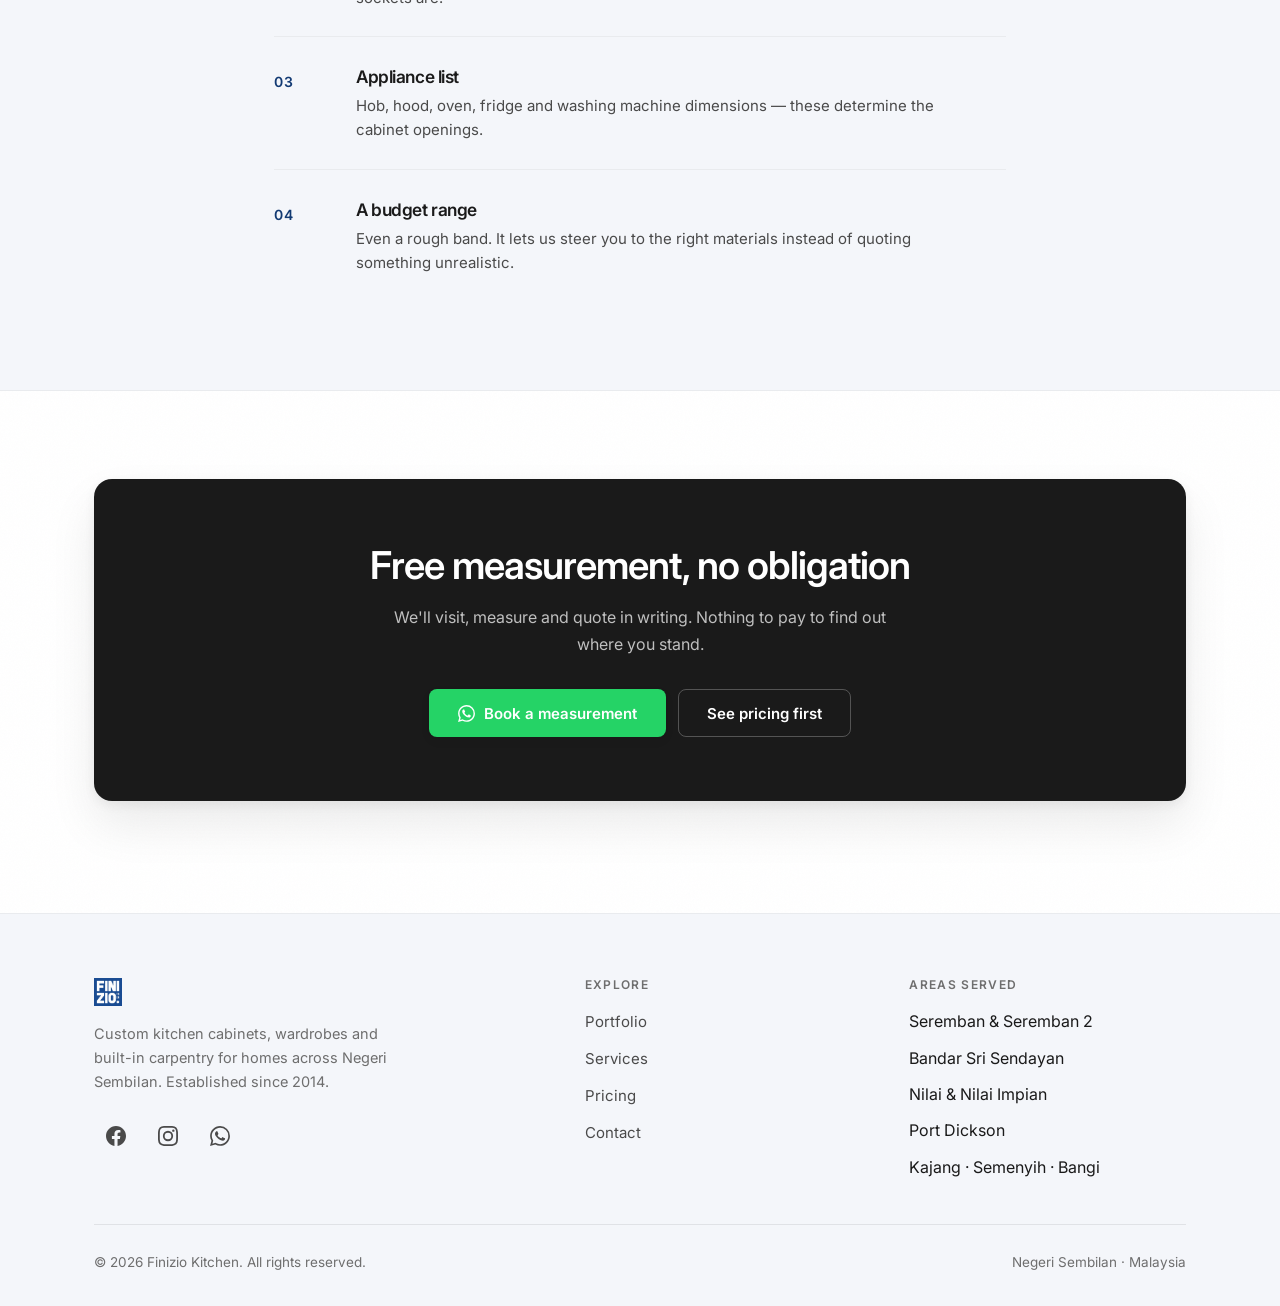
==== commit a5577e98: "Link the showroom's Google Maps location on the contact page Adds a "Get directions" button and an "" ====
--- a/contact.html
+++ b/contact.html
@@ -95,10 +95,14 @@
               <div>
                 <dt>Showroom</dt>
                 <dd>
-                  <!-- TODO: real showroom address -->
+                  <!-- TODO: paste the full postal address exactly as it appears
+                       on your Google Business Profile, then mirror it into the
+                       JSON-LD block in index.html so both match. -->
                   [Unit number, street]<br />
                   [Town], [Postcode]<br />
-                  Negeri Sembilan, Malaysia
+                  Negeri Sembilan, Malaysia<br />
+                  <a href="https://maps.app.goo.gl/d2F9A2YsB2FRC3SK6"
+                     target="_blank" rel="noopener noreferrer">Open in Google Maps →</a>
                 </dd>
               </div>
               <div>
@@ -132,9 +136,10 @@
           </div>
 
           <div>
-            <!-- TODO: replace with your Google Maps embed.
-                 Google Maps → find your business → Share → Embed a map →
-                 copy the <iframe> and paste it in place of the one below. -->
+            <!-- TODO: swap in the real embed.
+                 A short maps.app.goo.gl link will NOT work as an iframe src.
+                 Google Maps → find Finizio → Share → Embed a map → Copy HTML,
+                 then paste that <iframe> in place of the one below. -->
             <div class="map-embed">
               <iframe
                 title="Finizio showroom location"
@@ -142,6 +147,16 @@
                 loading="lazy"
                 referrerpolicy="no-referrer-when-downgrade"></iframe>
             </div>
+
+            <div class="btn-row" style="margin-top:18px">
+              <a class="btn btn--ghost"
+                 href="https://maps.app.goo.gl/d2F9A2YsB2FRC3SK6"
+                 target="_blank" rel="noopener noreferrer">
+                <svg viewBox="0 0 24 24" fill="none" stroke="currentColor" stroke-width="1.9" stroke-linecap="round" stroke-linejoin="round" aria-hidden="true"><path d="M21 10c0 7-9 13-9 13s-9-6-9-13a9 9 0 0118 0z"/><circle cx="12" cy="10" r="3"/></svg>
+                Get directions
+              </a>
+            </div>
+
             <p class="small muted" style="margin-top:14px">
               Parking available on site. Walk-ins welcome, though an appointment
               means a designer will be free to sit with you.
--- a/assets/css/site.css
+++ b/assets/css/site.css
@@ -164,6 +164,8 @@
               box-shadow 200ms var(--ease);
 }
 .btn svg { width: 17px; height: 17px; flex-shrink: 0; fill: currentColor; }
+/* Stroke-drawn icons set fill="none"; a CSS fill would override that attribute. */
+.btn svg[fill="none"] { fill: none; stroke: currentColor; }
 
 .btn--primary {
   background: var(--ink);
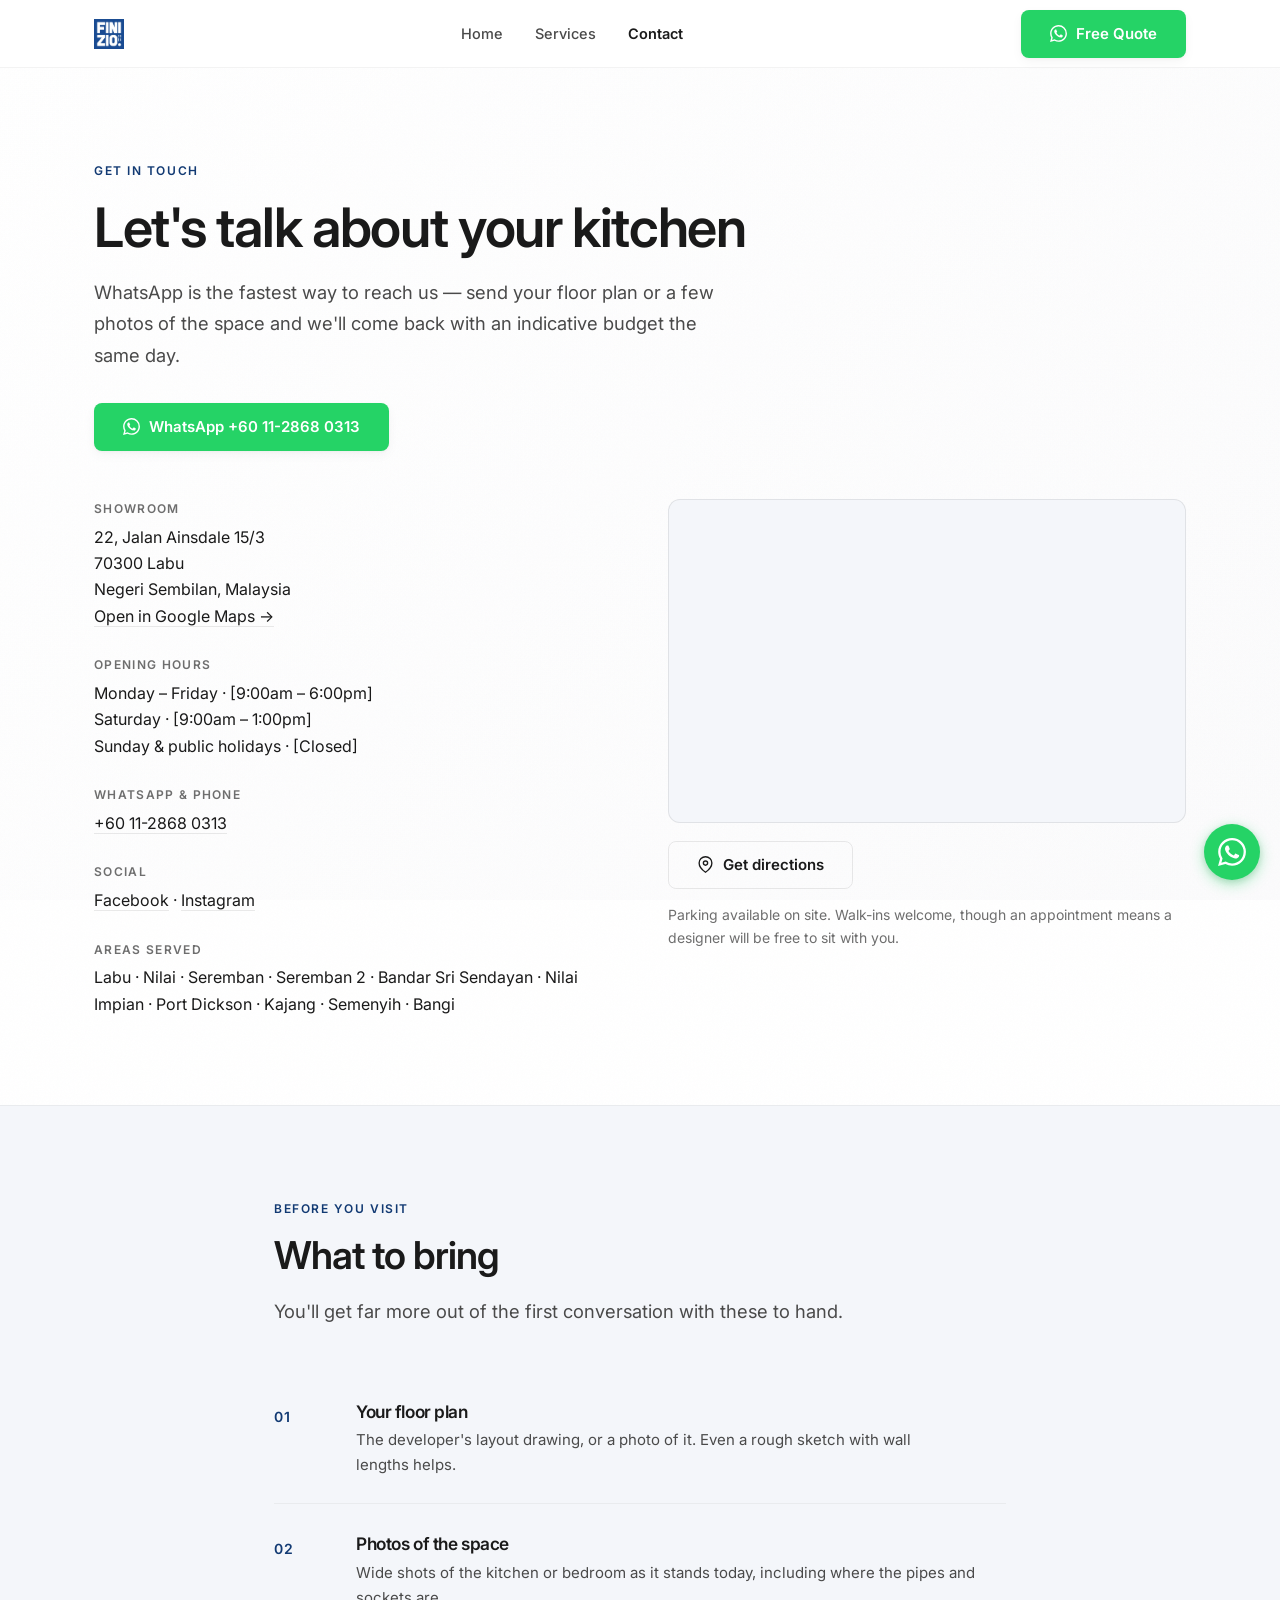
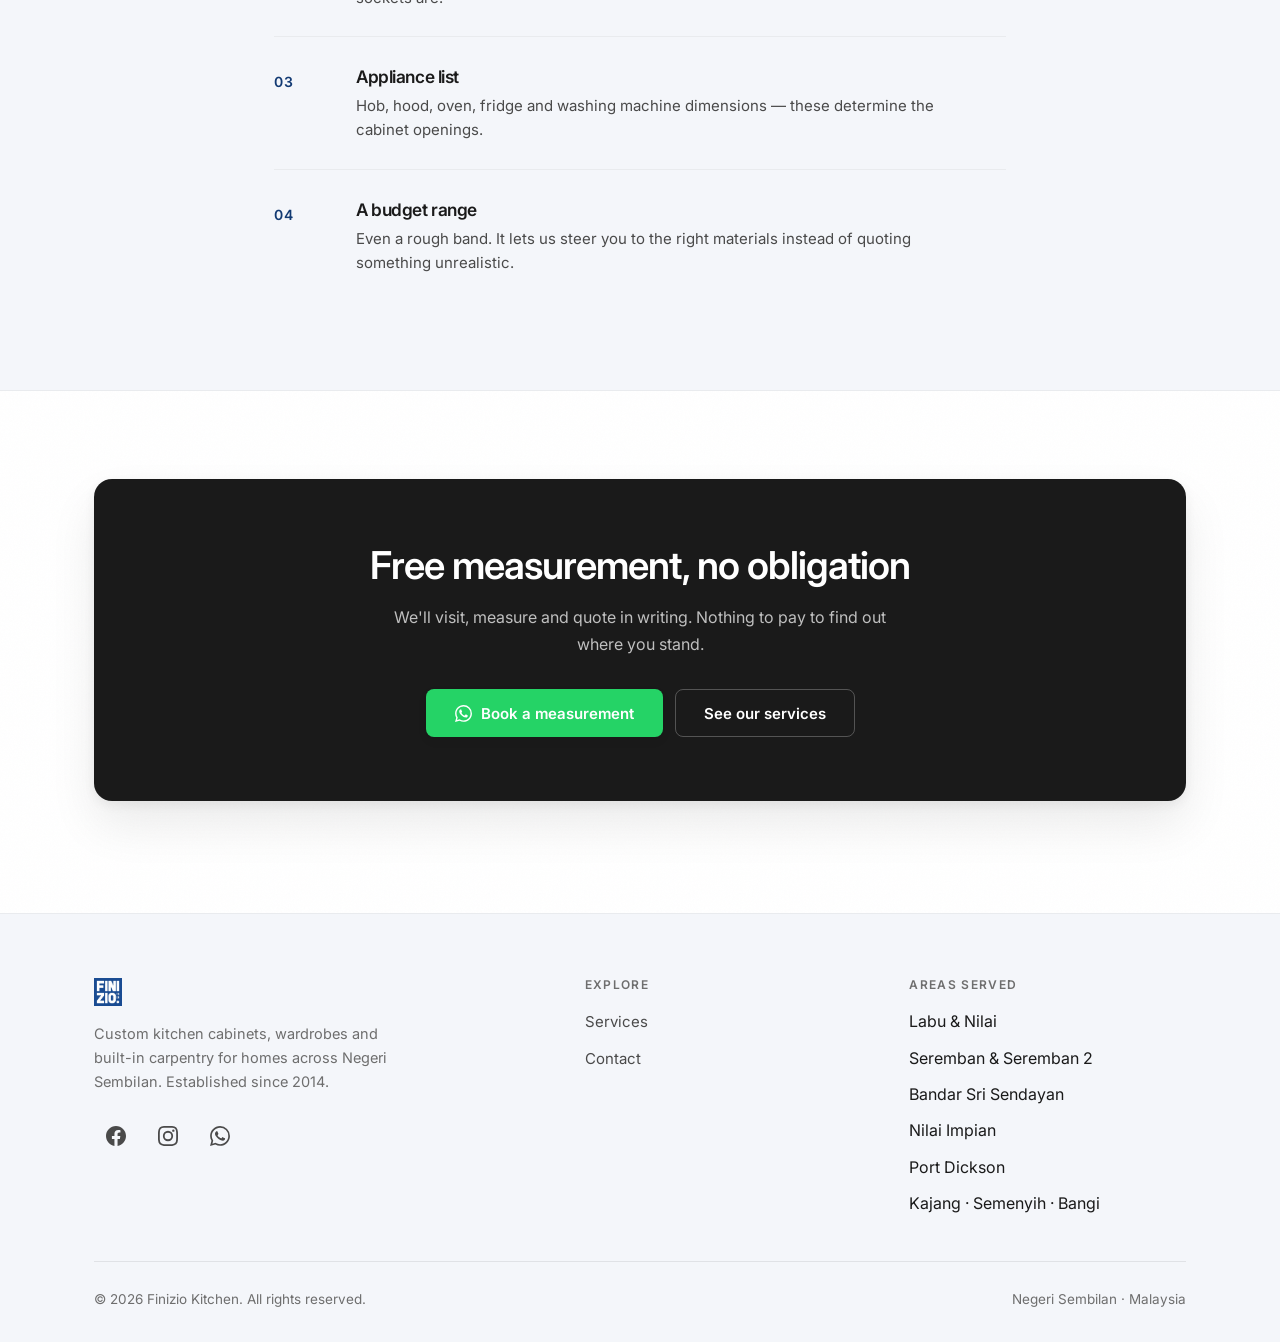
==== commit 5196edb7: "Drop the pricing page, unlink portfolio, add the showroom address Pricing page removed entirely; por" ====
--- a/contact.html
+++ b/contact.html
@@ -49,9 +49,7 @@
 
       <nav class="nav" id="primary-nav" aria-label="Primary">
         <a href="/">Home</a>
-        <a href="/portfolio.html">Portfolio</a>
         <a href="/services.html">Services</a>
-        <a href="/pricing.html">Pricing</a>
         <a href="/contact.html" aria-current="page">Contact</a>
       </nav>
 
@@ -95,11 +93,8 @@
               <div>
                 <dt>Showroom</dt>
                 <dd>
-                  <!-- TODO: paste the full postal address exactly as it appears
-                       on your Google Business Profile, then mirror it into the
-                       JSON-LD block in index.html so both match. -->
-                  [Unit number, street]<br />
-                  [Town], [Postcode]<br />
+                  22, Jalan Ainsdale 15/3<br />
+                  70300 Labu<br />
                   Negeri Sembilan, Malaysia<br />
                   <a href="https://maps.app.goo.gl/d2F9A2YsB2FRC3SK6"
                      target="_blank" rel="noopener noreferrer">Open in Google Maps →</a>
@@ -128,7 +123,7 @@
               <div>
                 <dt>Areas served</dt>
                 <dd class="small muted">
-                  Seremban · Seremban 2 · Bandar Sri Sendayan · Nilai ·
+                  Labu · Nilai · Seremban · Seremban 2 · Bandar Sri Sendayan ·
                   Nilai Impian · Port Dickson · Kajang · Semenyih · Bangi
                 </dd>
               </div>
@@ -143,7 +138,7 @@
             <div class="map-embed">
               <iframe
                 title="Finizio showroom location"
-                src="https://www.google.com/maps?q=Seremban,+Negeri+Sembilan,+Malaysia&output=embed"
+                src="https://www.google.com/maps?q=22,+Jalan+Ainsdale+15%2F3,+70300+Labu,+Negeri+Sembilan,+Malaysia&output=embed"
                 loading="lazy"
                 referrerpolicy="no-referrer-when-downgrade"></iframe>
             </div>
@@ -195,7 +190,7 @@
             <a class="btn btn--whatsapp" href="https://wa.me/601128680313?text=Hi%20Finizio%2C%20I%27d%20like%20to%20book%20a%20free%20measurement." target="_blank" rel="noopener noreferrer">
               <svg aria-hidden="true"><use href="#i-wa"/></svg> Book a measurement
             </a>
-            <a class="btn btn--ghost" href="/pricing.html">See pricing first</a>
+            <a class="btn btn--ghost" href="/services.html">See our services</a>
           </div>
         </div>
       </div>
@@ -222,9 +217,7 @@
         <div>
           <h4>Explore</h4>
           <ul>
-            <li><a href="/portfolio.html">Portfolio</a></li>
             <li><a href="/services.html">Services</a></li>
-            <li><a href="/pricing.html">Pricing</a></li>
             <li><a href="/contact.html">Contact</a></li>
           </ul>
         </div>
@@ -232,9 +225,10 @@
         <div>
           <h4>Areas served</h4>
           <ul>
+            <li>Labu &amp; Nilai</li>
             <li>Seremban &amp; Seremban 2</li>
             <li>Bandar Sri Sendayan</li>
-            <li>Nilai &amp; Nilai Impian</li>
+            <li>Nilai Impian</li>
             <li>Port Dickson</li>
             <li>Kajang · Semenyih · Bangi</li>
           </ul>
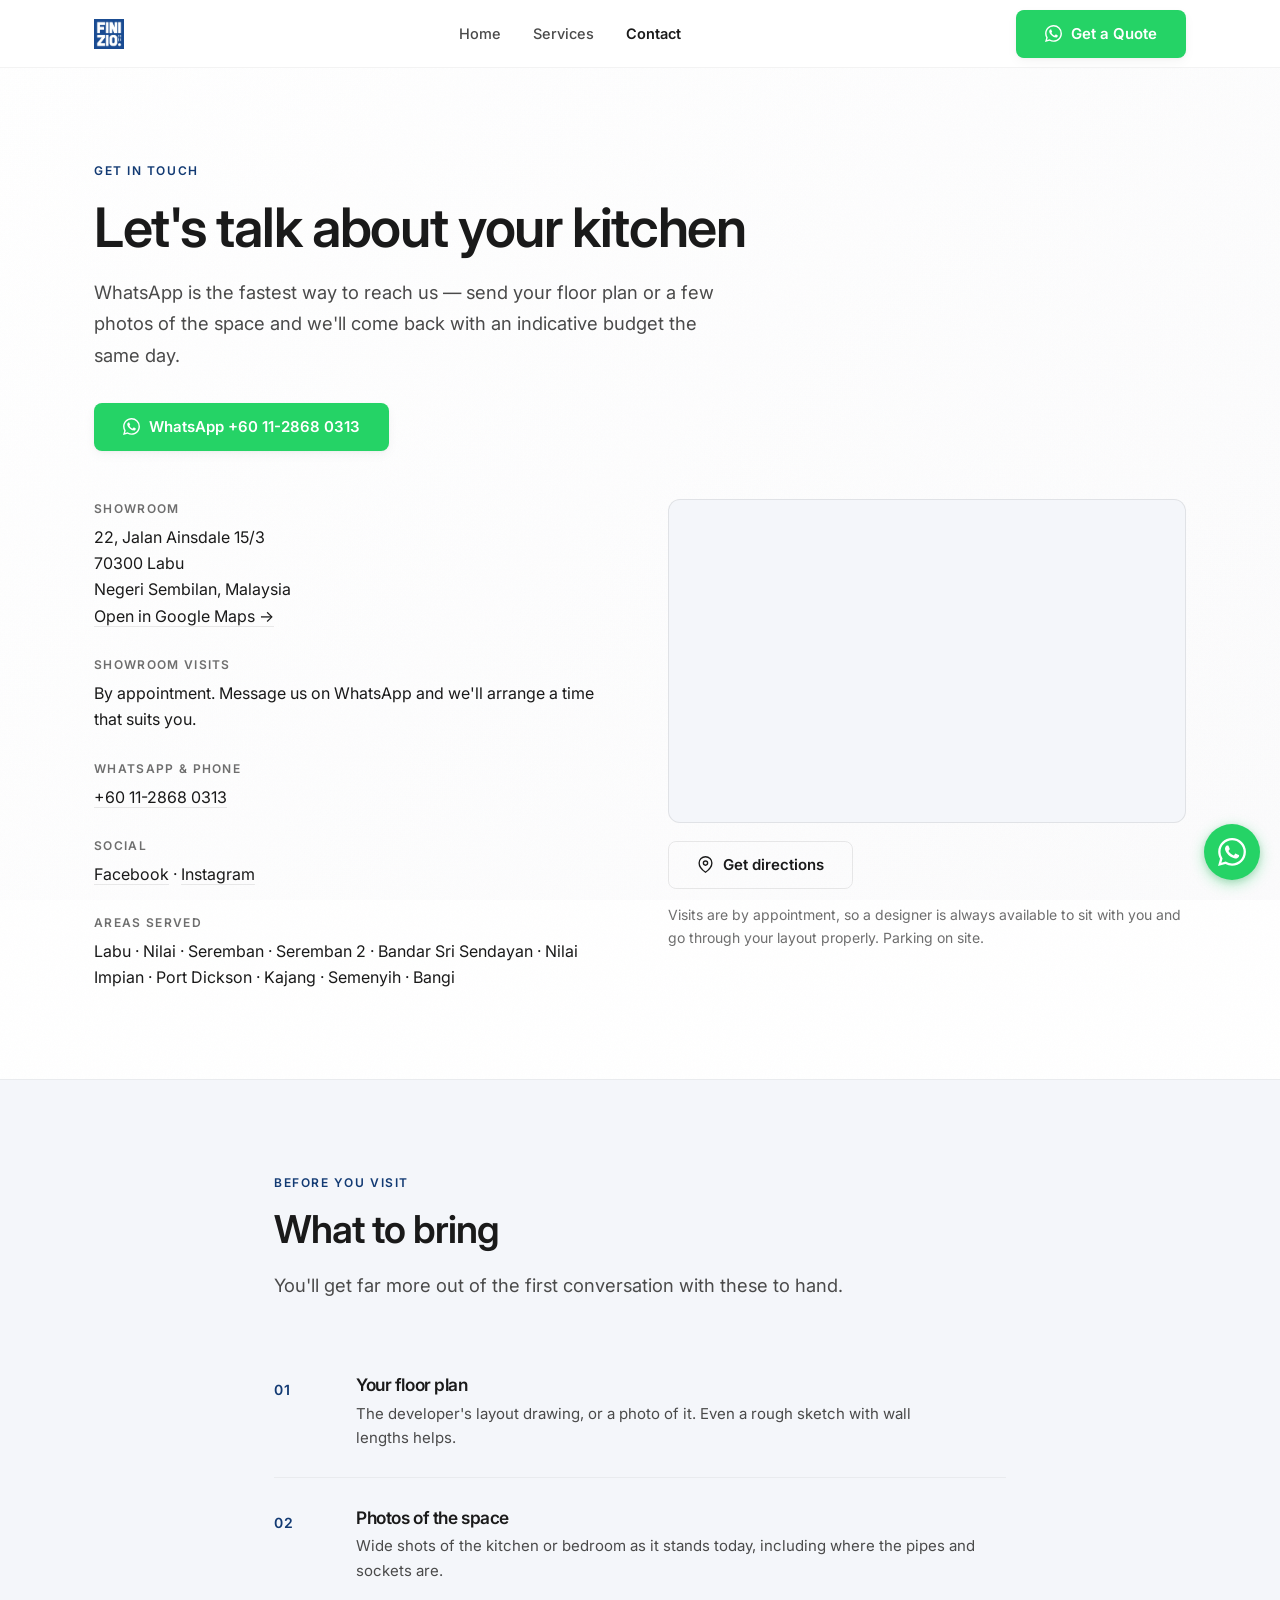
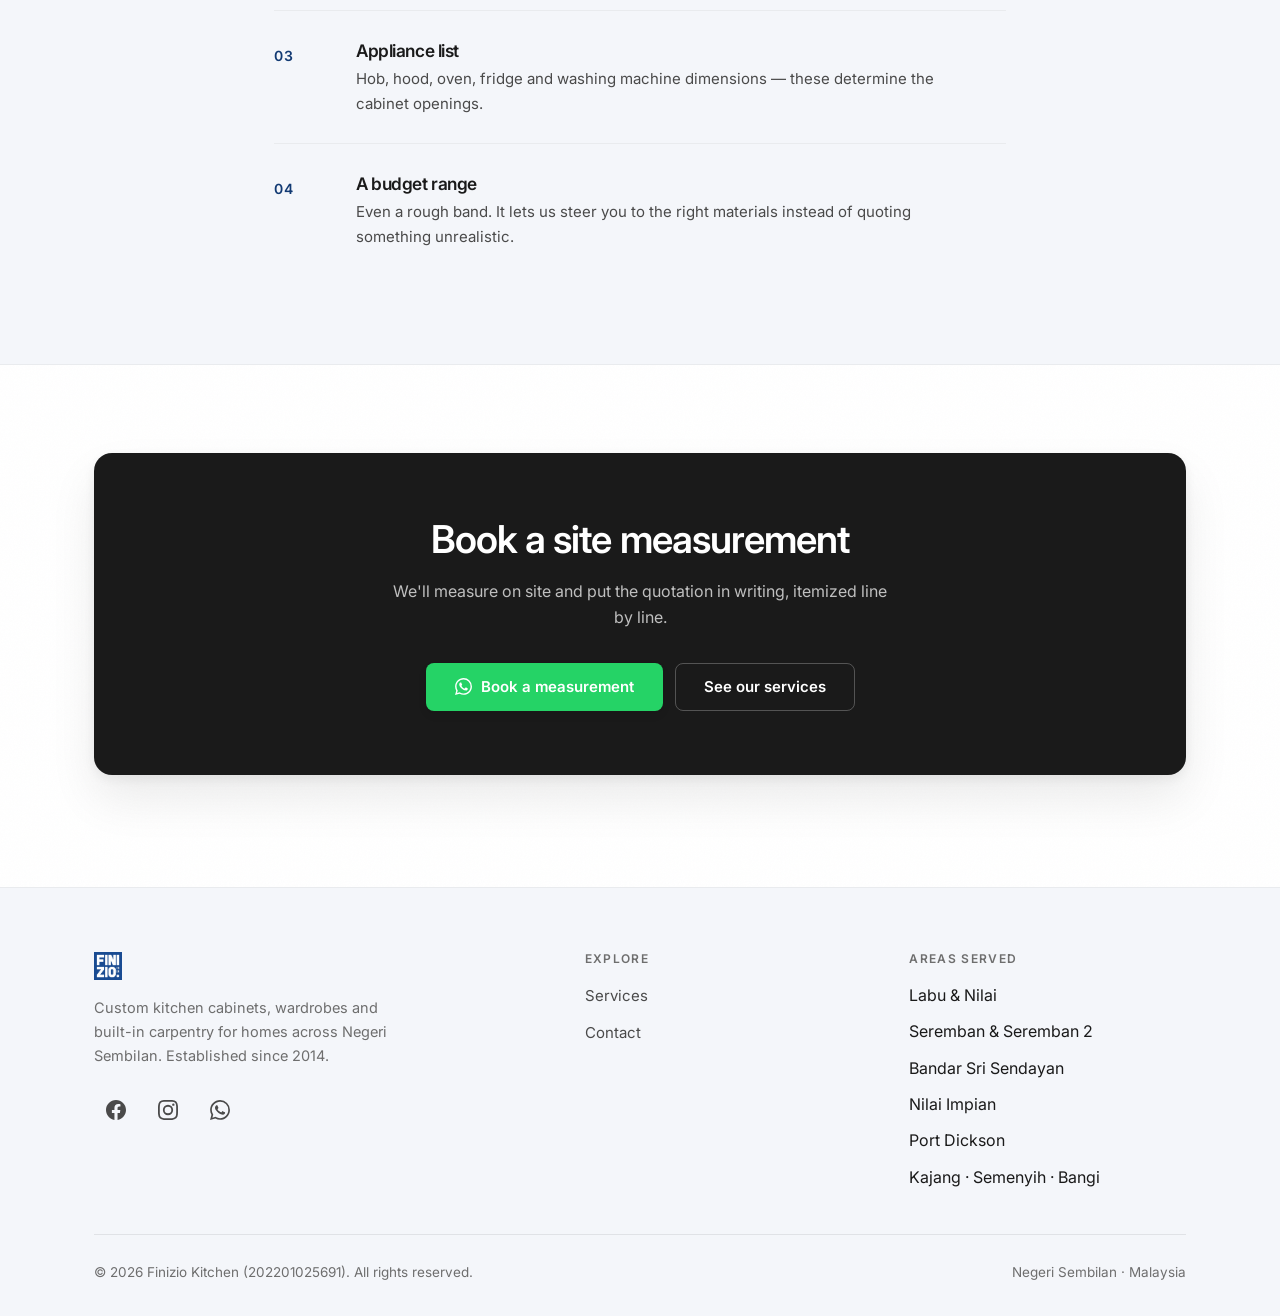
==== commit 71b01d9f: "Remove free-quote claims, add brand copy and company details The brand does not offer free quotation" ====
--- a/contact.html
+++ b/contact.html
@@ -2,7 +2,6 @@
 <!--
   ════════════════════════════════════════════════════════════
   FINIZIO — Contact
-  Replace every [BRACKETED] placeholder before going live.
   Photos go in /assets/projects/ — see that folder's README.
   ════════════════════════════════════════════════════════════
 -->
@@ -11,14 +10,14 @@
   <meta charset="UTF-8" />
   <meta name="viewport" content="width=device-width, initial-scale=1.0" />
 
-  <title>Contact Finizio Kitchen — Showroom &amp; Free Quotation, Negeri Sembilan</title>
-  <meta name="description" content="Visit the Finizio showroom or message us on WhatsApp for a free kitchen cabinet measurement and quotation in Negeri Sembilan." />
+  <title>Contact Finizio Kitchen — Showroom &amp; Quotation, Negeri Sembilan</title>
+  <meta name="description" content="Visit the Finizio showroom or message us on WhatsApp for a kitchen cabinet measurement and quotation in Negeri Sembilan." />
   <link rel="canonical" href="https://finizio.com.my/contact.html" />
 
   <meta property="og:type" content="website" />
   <meta property="og:url" content="https://finizio.com.my/contact.html" />
-  <meta property="og:title" content="Contact Finizio Kitchen — Showroom &amp; Free Quotation, Negeri Sembilan" />
-  <meta property="og:description" content="Visit the Finizio showroom or message us on WhatsApp for a free kitchen cabinet measurement and quotation in Negeri Sembilan." />
+  <meta property="og:title" content="Contact Finizio Kitchen — Showroom &amp; Quotation, Negeri Sembilan" />
+  <meta property="og:description" content="Visit the Finizio showroom or message us on WhatsApp for a kitchen cabinet measurement and quotation in Negeri Sembilan." />
   <meta property="og:image" content="https://finizio.com.my/assets/finizio-logo.png" />
   <meta name="twitter:card" content="summary_large_image" />
 
@@ -54,9 +53,9 @@
       </nav>
 
       <a class="btn btn--whatsapp header-cta"
-         href="https://wa.me/601128680313?text=Hi%20Finizio%2C%20I%27d%20like%20a%20free%20quote%20for%20my%20kitchen."
+         href="https://wa.me/601128680313?text=Hi%20Finizio%2C%20I%27d%20like%20a%20quote%20for%20my%20kitchen."
          target="_blank" rel="noopener noreferrer">
-        <svg aria-hidden="true"><use href="#i-wa"/></svg> Free Quote
+        <svg aria-hidden="true"><use href="#i-wa"/></svg> Get a Quote
       </a>
 
       <button class="nav-toggle" type="button" aria-expanded="false"
@@ -80,7 +79,7 @@
             same day.
           </p>
           <div class="btn-row">
-            <a class="btn btn--whatsapp" href="https://wa.me/601128680313?text=Hi%20Finizio%2C%20I%27d%20like%20a%20free%20quote." target="_blank" rel="noopener noreferrer">
+            <a class="btn btn--whatsapp" href="https://wa.me/601128680313?text=Hi%20Finizio%2C%20I%27d%20like%20a%20quote." target="_blank" rel="noopener noreferrer">
               <svg aria-hidden="true"><use href="#i-wa"/></svg> WhatsApp +60 11-2868 0313
             </a>
           </div>
@@ -101,12 +100,10 @@
                 </dd>
               </div>
               <div>
-                <dt>Opening hours</dt>
+                <dt>Showroom visits</dt>
                 <dd>
-                  <!-- TODO: real opening hours -->
-                  Monday – Friday · [9:00am – 6:00pm]<br />
-                  Saturday · [9:00am – 1:00pm]<br />
-                  Sunday &amp; public holidays · [Closed]
+                  By appointment. Message us on WhatsApp and we'll arrange
+                  a time that suits you.
                 </dd>
               </div>
               <div>
@@ -153,8 +150,8 @@
             </div>
 
             <p class="small muted" style="margin-top:14px">
-              Parking available on site. Walk-ins welcome, though an appointment
-              means a designer will be free to sit with you.
+              Visits are by appointment, so a designer is always available to sit
+              with you and go through your layout properly. Parking on site.
             </p>
           </div>
 
@@ -184,10 +181,10 @@
     <section class="section">
       <div class="container">
         <div class="cta-band">
-          <h2>Free measurement, no obligation</h2>
-          <p>We'll visit, measure and quote in writing. Nothing to pay to find out where you stand.</p>
+          <h2>Book a site measurement</h2>
+          <p>We'll measure on site and put the quotation in writing, itemized line by line.</p>
           <div class="btn-row btn-row--center">
-            <a class="btn btn--whatsapp" href="https://wa.me/601128680313?text=Hi%20Finizio%2C%20I%27d%20like%20to%20book%20a%20free%20measurement." target="_blank" rel="noopener noreferrer">
+            <a class="btn btn--whatsapp" href="https://wa.me/601128680313?text=Hi%20Finizio%2C%20I%27d%20like%20to%20book%20a%20measurement." target="_blank" rel="noopener noreferrer">
               <svg aria-hidden="true"><use href="#i-wa"/></svg> Book a measurement
             </a>
             <a class="btn btn--ghost" href="/services.html">See our services</a>
@@ -237,14 +234,14 @@
       </div>
 
       <div class="footer-base">
-        <span>&copy; 2026 Finizio Kitchen. All rights reserved.</span>
+        <span>&copy; 2026 Finizio Kitchen (202201025691). All rights reserved.</span>
         <span>Negeri Sembilan · Malaysia</span>
       </div>
     </div>
   </footer>
 
   <a class="wa-float"
-     href="https://wa.me/601128680313?text=Hi%20Finizio%2C%20I%27d%20like%20a%20free%20quote."
+     href="https://wa.me/601128680313?text=Hi%20Finizio%2C%20I%27d%20like%20a%20quote."
      target="_blank" rel="noopener noreferrer" aria-label="Chat with Finizio on WhatsApp">
     <svg aria-hidden="true"><use href="#i-wa"/></svg>
   </a>
--- a/assets/css/site.css
+++ b/assets/css/site.css
@@ -442,6 +442,8 @@
   border-radius: var(--radius);
   overflow: hidden;
 }
+.stats--3 { grid-template-columns: repeat(3, 1fr); }
+
 .stat {
   background: var(--surface);
   padding: 30px 24px;
@@ -752,6 +754,7 @@
   .grid--4 { grid-template-columns: repeat(2, 1fr); }
   .grid--3 { grid-template-columns: repeat(2, 1fr); }
   .stats   { grid-template-columns: repeat(2, 1fr); }
+  .stats--3 { grid-template-columns: repeat(3, 1fr); }
   .footer-grid { grid-template-columns: 1fr 1fr; gap: 36px; }
 }
 
@@ -788,6 +791,7 @@
   .section { padding: 60px 0; }
   .container { padding-inline: 20px; }
   .grid--3, .grid--4, .grid--2 { grid-template-columns: 1fr; }
+  .stats, .stats--3 { grid-template-columns: 1fr; }
   .footer-grid { grid-template-columns: 1fr; }
   .card { padding: 26px 24px; }
   .step { grid-template-columns: 44px 1fr; gap: 14px; }
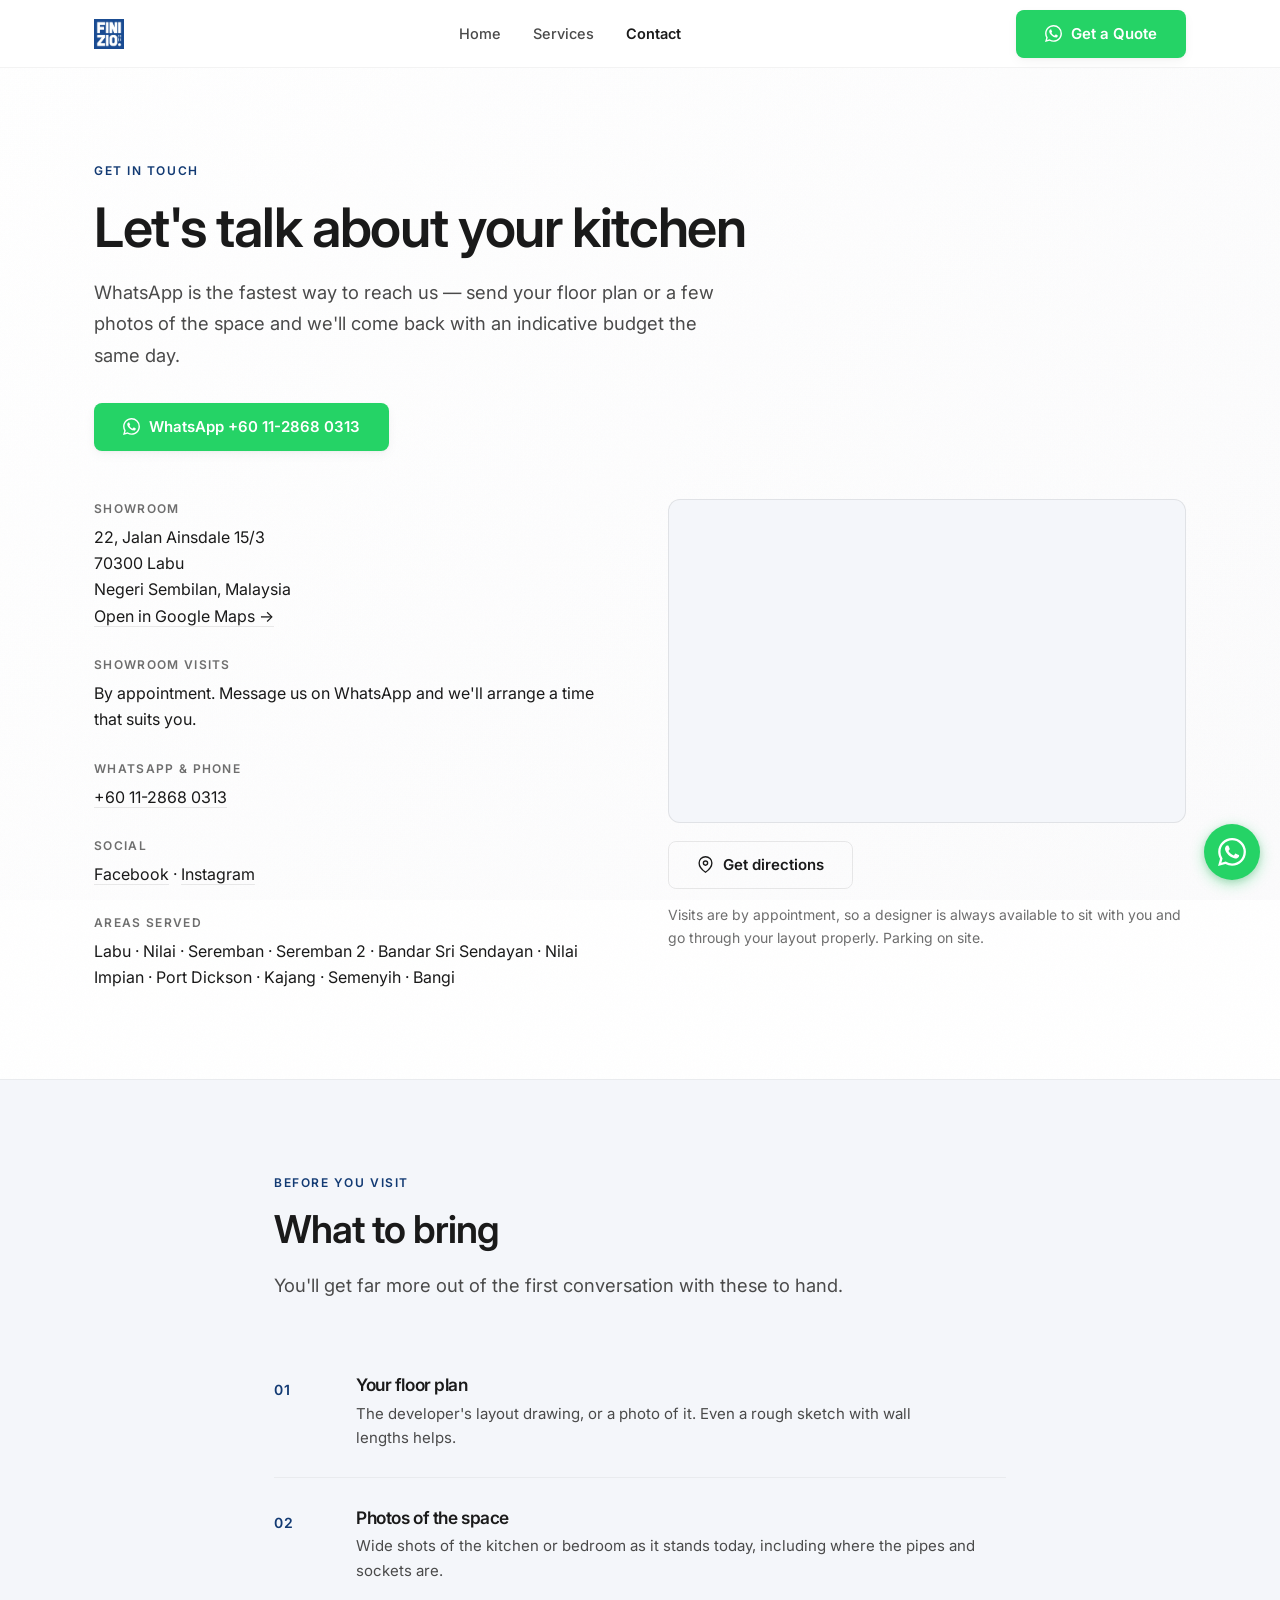
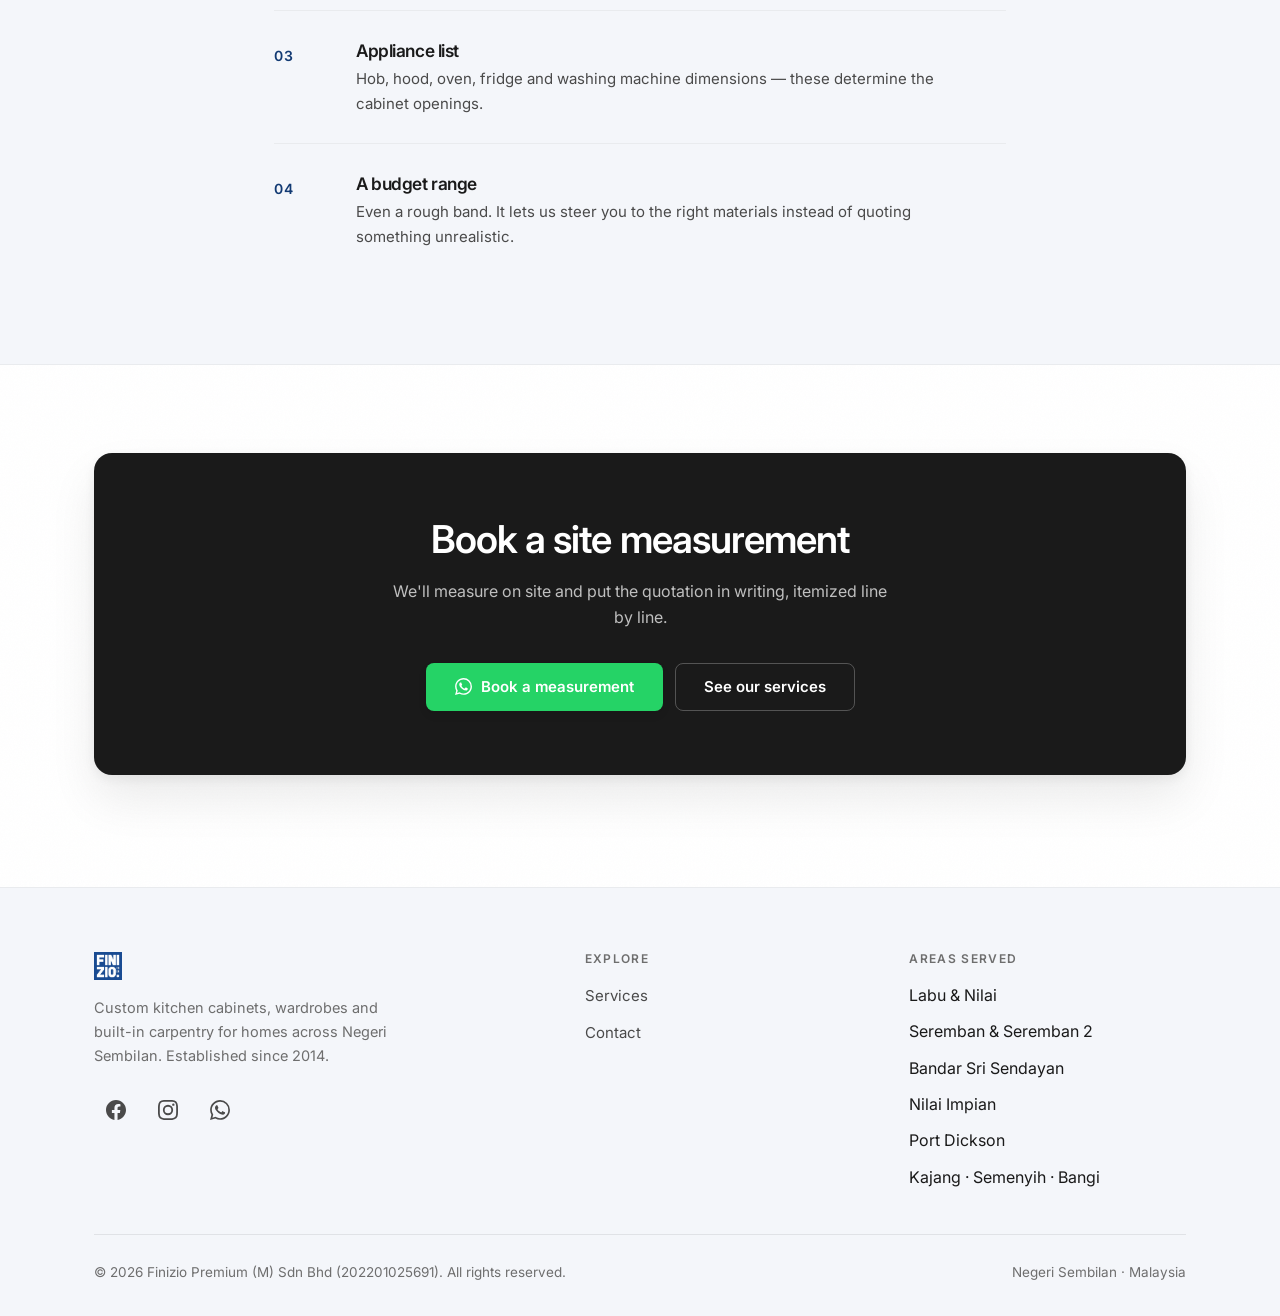
==== commit bf2073e5: "Add the real map embed, coordinates and registered company name Replaces the generic address-query m" ====
--- a/contact.html
+++ b/contact.html
@@ -128,16 +128,17 @@
           </div>
 
           <div>
-            <!-- TODO: swap in the real embed.
-                 A short maps.app.goo.gl link will NOT work as an iframe src.
-                 Google Maps → find Finizio → Share → Embed a map → Copy HTML,
-                 then paste that <iframe> in place of the one below. -->
+            <!-- Google Maps place embed for FINIZIO PREMIUM (M) SDN BHD.
+                 Width and height come from .map-embed in site.css, so the
+                 iframe's own width/height attributes are intentionally omitted. -->
             <div class="map-embed">
               <iframe
-                title="Finizio showroom location"
-                src="https://www.google.com/maps?q=22,+Jalan+Ainsdale+15%2F3,+70300+Labu,+Negeri+Sembilan,+Malaysia&output=embed"
+                title="Map showing the Finizio showroom in Labu, Negeri Sembilan"
+                src="https://www.google.com/maps/embed?pb=!1m14!1m8!1m3!1d63764.824765482!2d101.813653!3d2.7265669!3m2!1i1024!2i768!4f13.1!3m3!1m2!1s0x31cddd83a3ae85eb%3A0xac9c4664078ae4c5!2sFINIZIO%20PREMIUM%20(M)%20SDN%20BHD!5e0!3m2!1sen!2smy!4v1787843010948!5m2!1sen!2smy"
+                style="border:0"
+                allowfullscreen
                 loading="lazy"
-                referrerpolicy="no-referrer-when-downgrade"></iframe>
+                referrerpolicy="strict-origin-when-cross-origin"></iframe>
             </div>
 
             <div class="btn-row" style="margin-top:18px">
@@ -234,7 +235,7 @@
       </div>
 
       <div class="footer-base">
-        <span>&copy; 2026 Finizio Kitchen (202201025691). All rights reserved.</span>
+        <span>&copy; 2026 Finizio Premium (M) Sdn Bhd (202201025691). All rights reserved.</span>
         <span>Negeri Sembilan · Malaysia</span>
       </div>
     </div>
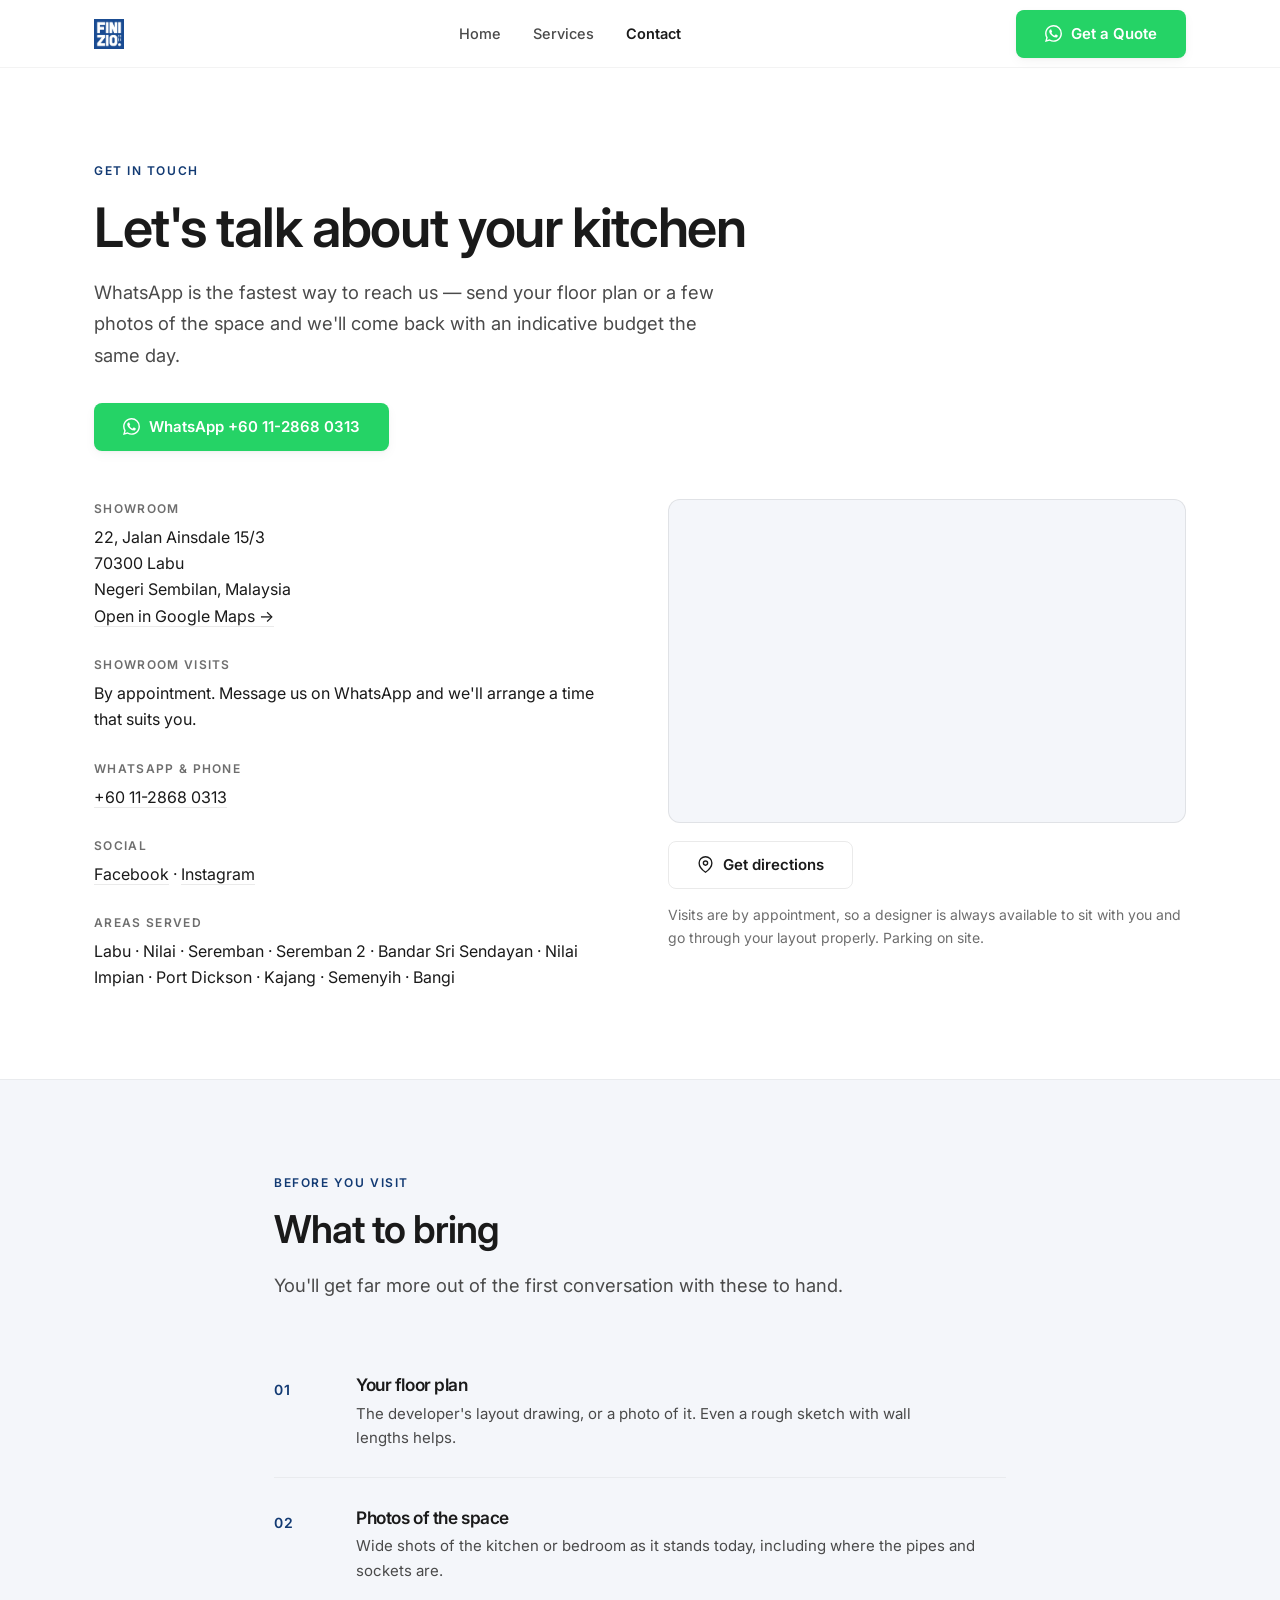
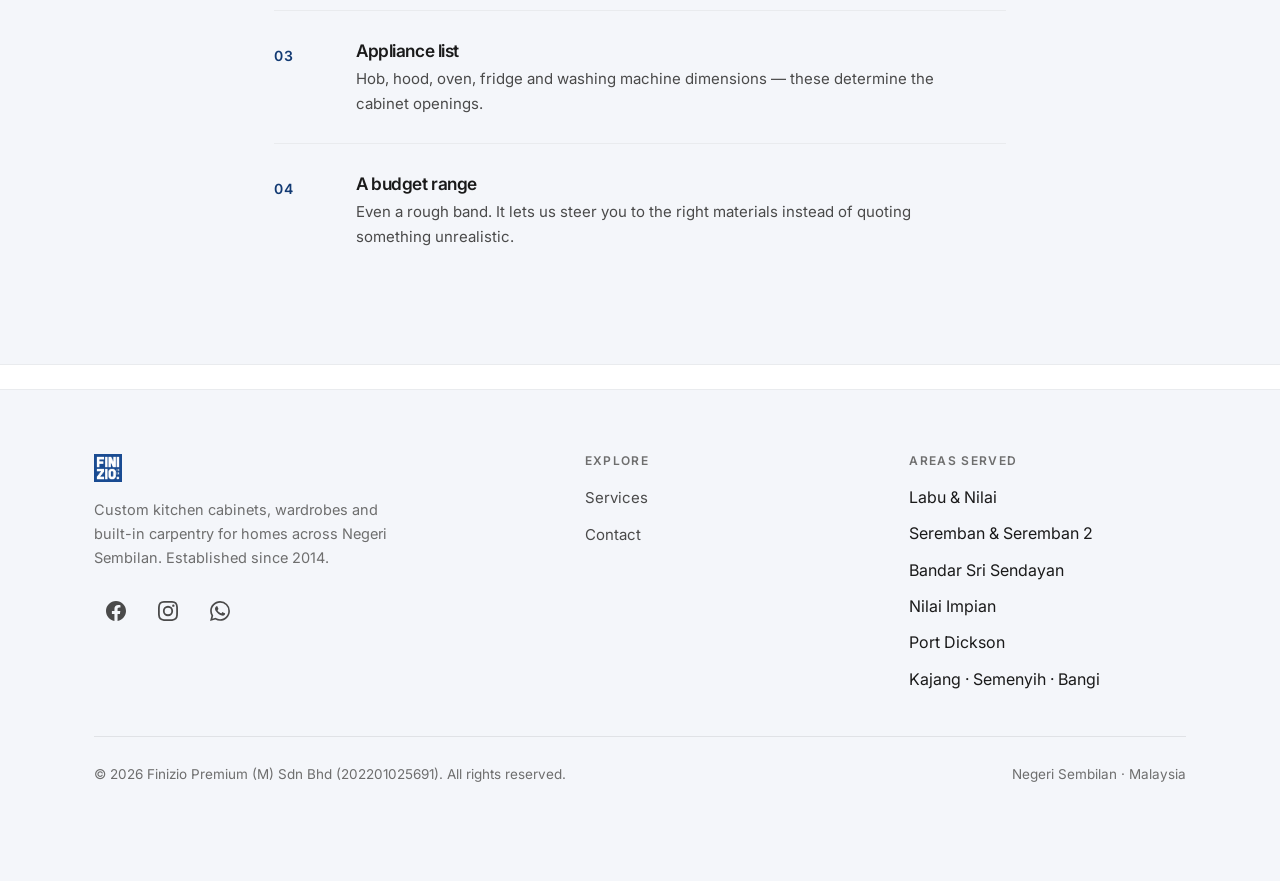
==== commit 2044364b: "Correct the cabinet material and apply UX audit fixes The site said cabinets used moisture-resistant" ====
--- a/contact.html
+++ b/contact.html
@@ -57,12 +57,6 @@
          target="_blank" rel="noopener noreferrer">
         <svg aria-hidden="true"><use href="#i-wa"/></svg> Get a Quote
       </a>
-
-      <button class="nav-toggle" type="button" aria-expanded="false"
-              aria-controls="primary-nav" aria-label="Toggle menu">
-        <svg class="icon-open" viewBox="0 0 24 24" fill="none" stroke="currentColor" stroke-width="2" stroke-linecap="round" aria-hidden="true"><line x1="3" y1="7" x2="21" y2="7"/><line x1="3" y1="12" x2="21" y2="12"/><line x1="3" y1="17" x2="21" y2="17"/></svg>
-        <svg class="icon-close" viewBox="0 0 24 24" fill="none" stroke="currentColor" stroke-width="2" stroke-linecap="round" aria-hidden="true"><line x1="5" y1="5" x2="19" y2="19"/><line x1="19" y1="5" x2="5" y2="19"/></svg>
-      </button>
     </div>
   </header>
 
@@ -108,7 +102,7 @@
               </div>
               <div>
                 <dt>WhatsApp &amp; phone</dt>
-                <dd><a href="https://wa.me/601128680313" target="_blank" rel="noopener noreferrer">+60 11-2868 0313</a></dd>
+                <dd><a href="tel:+601128680313">+60 11-2868 0313</a></dd>
               </div>
               <div>
                 <dt>Social</dt>
@@ -179,21 +173,6 @@
       </div>
     </section>
 
-    <section class="section">
-      <div class="container">
-        <div class="cta-band">
-          <h2>Book a site measurement</h2>
-          <p>We'll measure on site and put the quotation in writing, itemized line by line.</p>
-          <div class="btn-row btn-row--center">
-            <a class="btn btn--whatsapp" href="https://wa.me/601128680313?text=Hi%20Finizio%2C%20I%27d%20like%20to%20book%20a%20measurement." target="_blank" rel="noopener noreferrer">
-              <svg aria-hidden="true"><use href="#i-wa"/></svg> Book a measurement
-            </a>
-            <a class="btn btn--ghost" href="/services.html">See our services</a>
-          </div>
-        </div>
-      </div>
-    </section>
-
   </main>
 
   <!-- ═══ Footer ═══════════════════════════════════════════ -->
@@ -241,11 +220,6 @@
     </div>
   </footer>
 
-  <a class="wa-float"
-     href="https://wa.me/601128680313?text=Hi%20Finizio%2C%20I%27d%20like%20a%20quote."
-     target="_blank" rel="noopener noreferrer" aria-label="Chat with Finizio on WhatsApp">
-    <svg aria-hidden="true"><use href="#i-wa"/></svg>
-  </a>
 
   <script src="/assets/js/site.js" defer></script>
 </body>
--- a/assets/css/site.css
+++ b/assets/css/site.css
@@ -41,7 +41,6 @@
 *, *::before, *::after { box-sizing: border-box; margin: 0; padding: 0; }
 
 html {
-  scroll-behavior: smooth;
   scroll-padding-top: calc(var(--header-h) + 16px);
   -webkit-text-size-adjust: 100%;
 }
@@ -52,12 +51,10 @@
   font-size: 16px;
   line-height: 1.65;
   color: var(--ink);
+  /* Plain colour, no background-attachment: fixed. A fixed body background
+     is repainted on every scroll frame, which made scrolling feel sticky
+     and left dark tearing under the header on mobile. */
   background-color: var(--bg-base);
-  background-image:
-    url("data:image/svg+xml,%3Csvg xmlns='http://www.w3.org/2000/svg' width='200' height='200'%3E%3Cfilter id='n'%3E%3CfeTurbulence type='fractalNoise' baseFrequency='0.75' numOctaves='4' stitchTiles='stitch'/%3E%3C/filter%3E%3Crect width='200' height='200' filter='url(%23n)' opacity='0.022'/%3E%3C/svg%3E"),
-    linear-gradient(135deg, var(--bg-base) 0%, var(--bg-accent) 100%);
-  background-size: 200px 200px, cover;
-  background-attachment: scroll, fixed;
   -webkit-font-smoothing: antialiased;
 }
 
@@ -232,9 +229,9 @@
   height: var(--header-h);
   display: flex;
   align-items: center;
-  background: rgba(255, 255, 255, 0.85);
-  backdrop-filter: saturate(180%) blur(14px);
-  -webkit-backdrop-filter: saturate(180%) blur(14px);
+  /* Solid, not backdrop-filter: blurring a white page behind a white bar
+     is invisible but re-samples the page under it on every scroll frame. */
+  background: var(--bg-base);
   border-bottom: 1px solid var(--line-soft);
 }
 
@@ -268,21 +265,7 @@
 
 .header-cta { display: inline-flex; }
 
-.nav-toggle {
-  display: none;
-  align-items: center;
-  justify-content: center;
-  width: 44px; height: 44px;
-  background: transparent;
-  border: 1px solid var(--line);
-  border-radius: var(--radius-sm);
-  cursor: pointer;
-  color: var(--ink);
-}
-.nav-toggle svg { width: 20px; height: 20px; }
-.nav-toggle .icon-close { display: none; }
-.nav-toggle[aria-expanded="true"] .icon-open  { display: none; }
-.nav-toggle[aria-expanded="true"] .icon-close { display: block; }
+
 
 /* ── Hero ────────────────────────────────────────────────── */
 .hero { padding: 72px 0 88px; }
@@ -293,6 +276,7 @@
   gap: 56px;
   align-items: center;
 }
+.hero-grid--text { grid-template-columns: 1fr; max-width: 760px; }
 
 .hero-copy h1 { margin-bottom: 4px; }
 
@@ -337,18 +321,7 @@
   background-color: var(--surface-2);
   background-image: linear-gradient(135deg, #EEF1F6 0%, #DFE5EE 55%, #CFD8E6 100%);
 }
-.shot::after {
-  content: attr(data-label);
-  position: absolute;
-  inset: auto 0 0 0;
-  padding: 10px 14px;
-  font-size: 11px;
-  font-weight: 500;
-  letter-spacing: .04em;
-  text-transform: uppercase;
-  color: rgba(26,26,26,.34);
-  pointer-events: none;
-}
+/* No visible filename label: the README lists the expected files. */
 .shot img {
   position: relative;
   z-index: 1;
@@ -667,7 +640,7 @@
 .site-footer {
   background: var(--surface-2);
   border-top: 1px solid var(--line-soft);
-  padding: 64px 0 32px;
+  padding: 64px 0 96px;
   margin-top: 24px;
 }
 
@@ -759,32 +732,16 @@
 }
 
 @media (max-width: 820px) {
-  .nav {
-    position: fixed;
-    inset: var(--header-h) 0 auto 0;
-    flex-direction: column;
-    align-items: stretch;
-    gap: 2px;
-    padding: 16px 24px 26px;
-    background: var(--bg-base);
-    border-bottom: 1px solid var(--line);
-    box-shadow: var(--shadow-md);
-    transform: translateY(-12px);
-    opacity: 0;
-    visibility: hidden;
-    transition: opacity 200ms var(--ease),
-                transform 200ms var(--ease),
-                visibility 200ms;
-  }
-  .nav[data-open="true"] {
-    transform: translateY(0);
-    opacity: 1;
-    visibility: visible;
-  }
-  .nav a { padding: 13px 14px; font-size: 16px; }
-
-  .nav-toggle { display: inline-flex; }
+  /* Three links fit inline; a hamburger would only hide them. */
   .header-cta { display: none; }
+  .site-header .container { gap: 12px; }
+  .nav { gap: 0; }
+  .nav a { padding: 10px 10px; font-size: 14.5px; }
+}
+
+@media (max-width: 400px) {
+  .brand img { height: 24px; }
+  .nav a { padding: 10px 7px; font-size: 14px; }
 }
 
 @media (max-width: 620px) {
@@ -814,6 +771,6 @@
 
 /* ── Print ───────────────────────────────────────────────── */
 @media print {
-  .site-header, .wa-float, .nav-toggle, .cta-band { display: none; }
+  .site-header, .wa-float, .cta-band { display: none; }
   body { background: #fff; }
 }
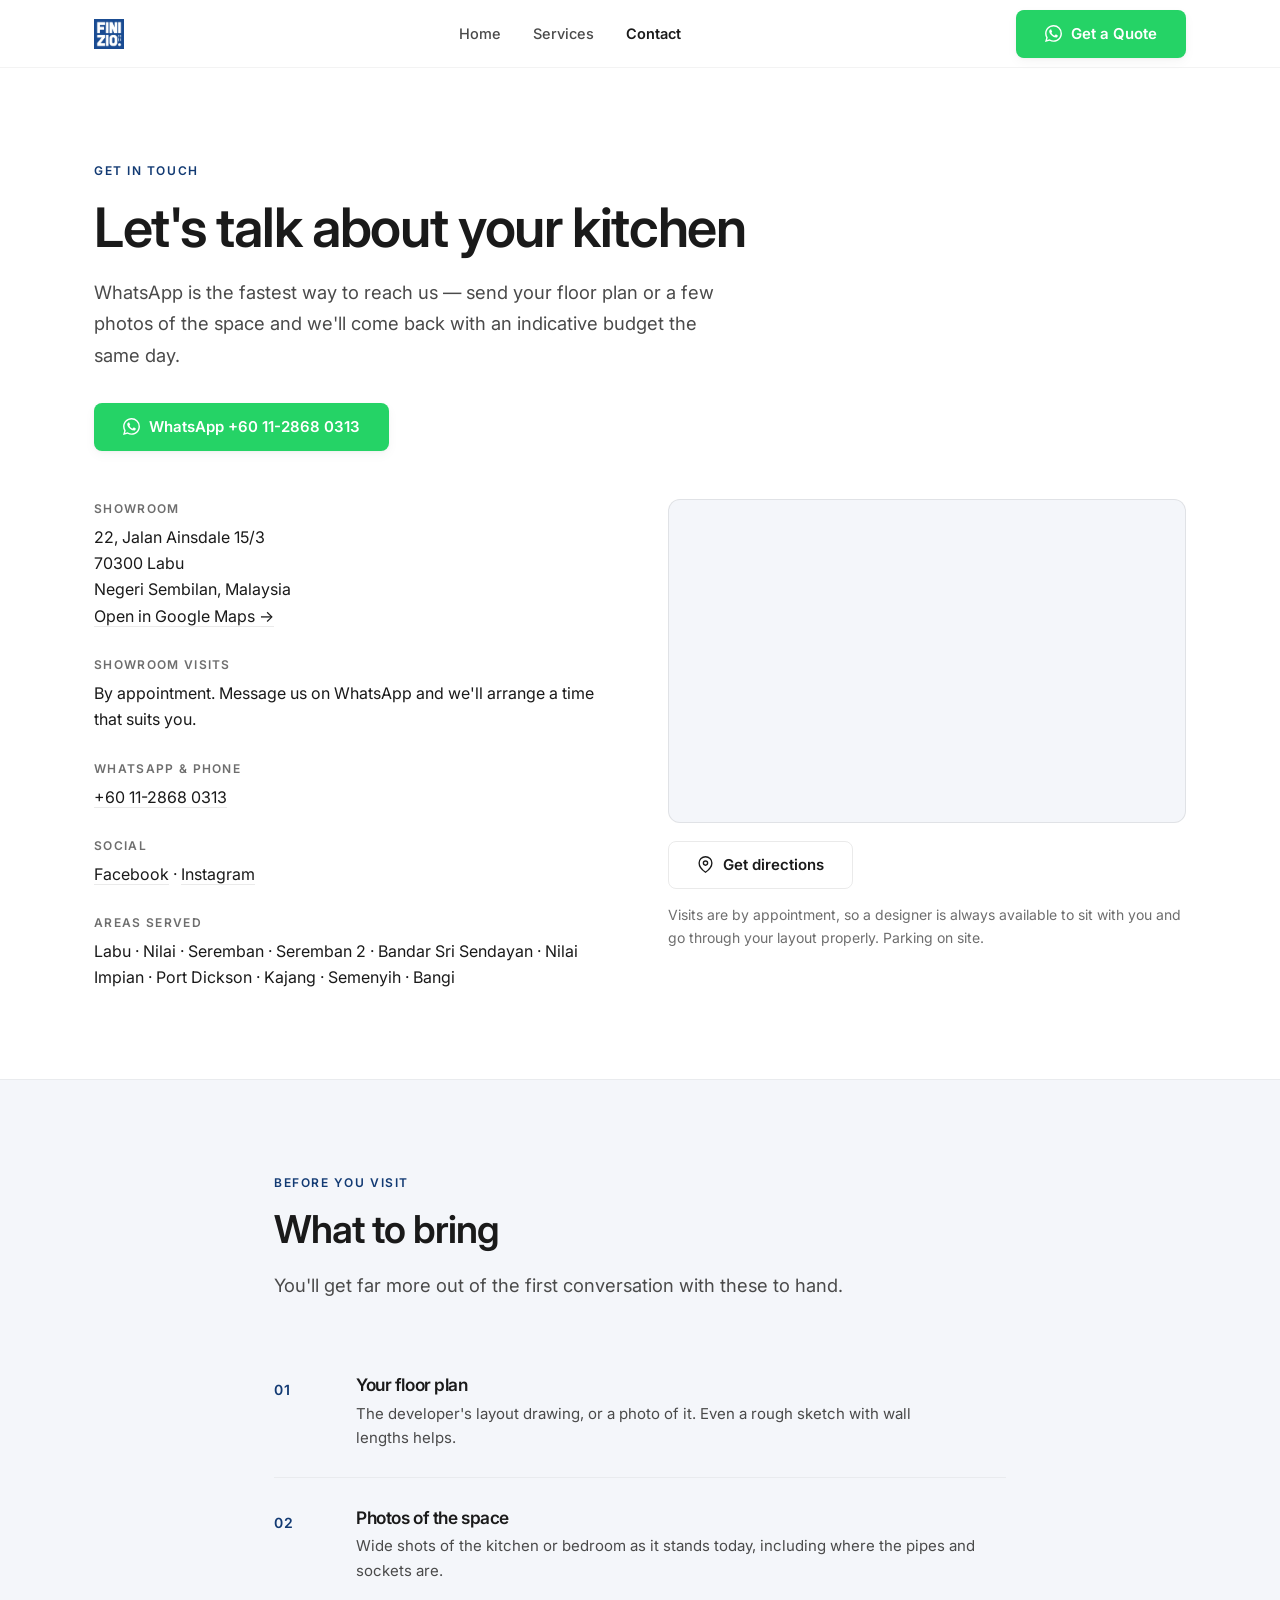
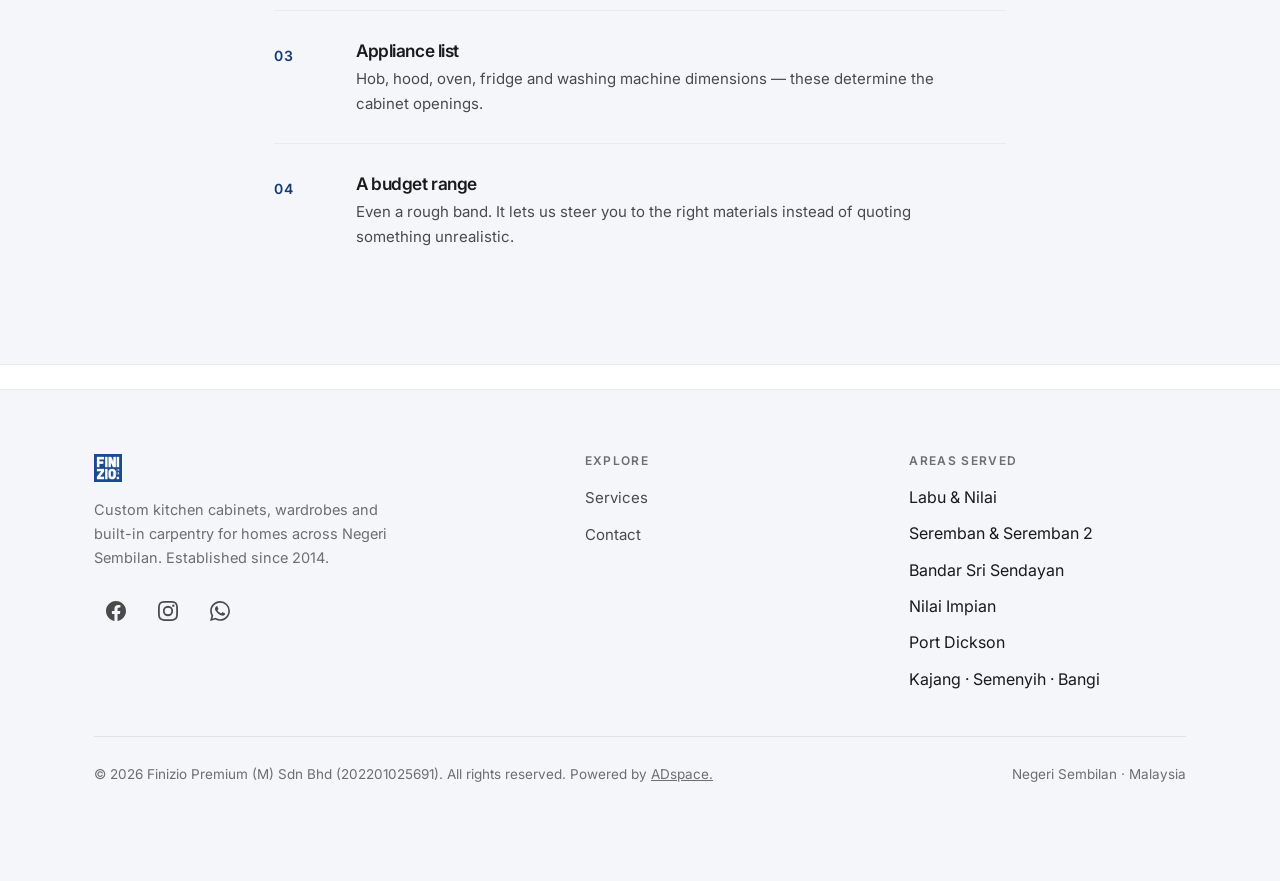
==== commit 51c4daf7: "Add "Powered by ADspace." credit to the footer Links to adspacestudios.com from the copyright line o" ====
--- a/contact.html
+++ b/contact.html
@@ -214,7 +214,7 @@
       </div>
 
       <div class="footer-base">
-        <span>&copy; 2026 Finizio Premium (M) Sdn Bhd (202201025691). All rights reserved.</span>
+        <span>&copy; 2026 Finizio Premium (M) Sdn Bhd (202201025691). All rights reserved. Powered by <a href="https://adspacestudios.com" target="_blank" rel="noopener">ADspace.</a></span>
         <span>Negeri Sembilan · Malaysia</span>
       </div>
     </div>
--- a/assets/css/site.css
+++ b/assets/css/site.css
@@ -350,6 +350,11 @@
   transition: transform 240ms var(--ease), box-shadow 240ms var(--ease);
 }
 .card h3 { margin-bottom: 10px; }
+
+.card--media { padding: 0; overflow: hidden; }
+.card--media .card-body { padding: 26px 30px 30px; }
+.footer-base a { color: inherit; }
+.footer-base a:hover { color: var(--brand); }
 .card p { color: var(--ink-2); font-size: 15px; }
 
 .card-icon {
@@ -751,6 +756,8 @@
   .stats, .stats--3 { grid-template-columns: 1fr; }
   .footer-grid { grid-template-columns: 1fr; }
   .card { padding: 26px 24px; }
+  .card--media { padding: 0; }
+  .card--media .card-body { padding: 22px 24px 26px; }
   .step { grid-template-columns: 44px 1fr; gap: 14px; }
   .btn { width: 100%; }
   .btn-row { flex-direction: column; }
